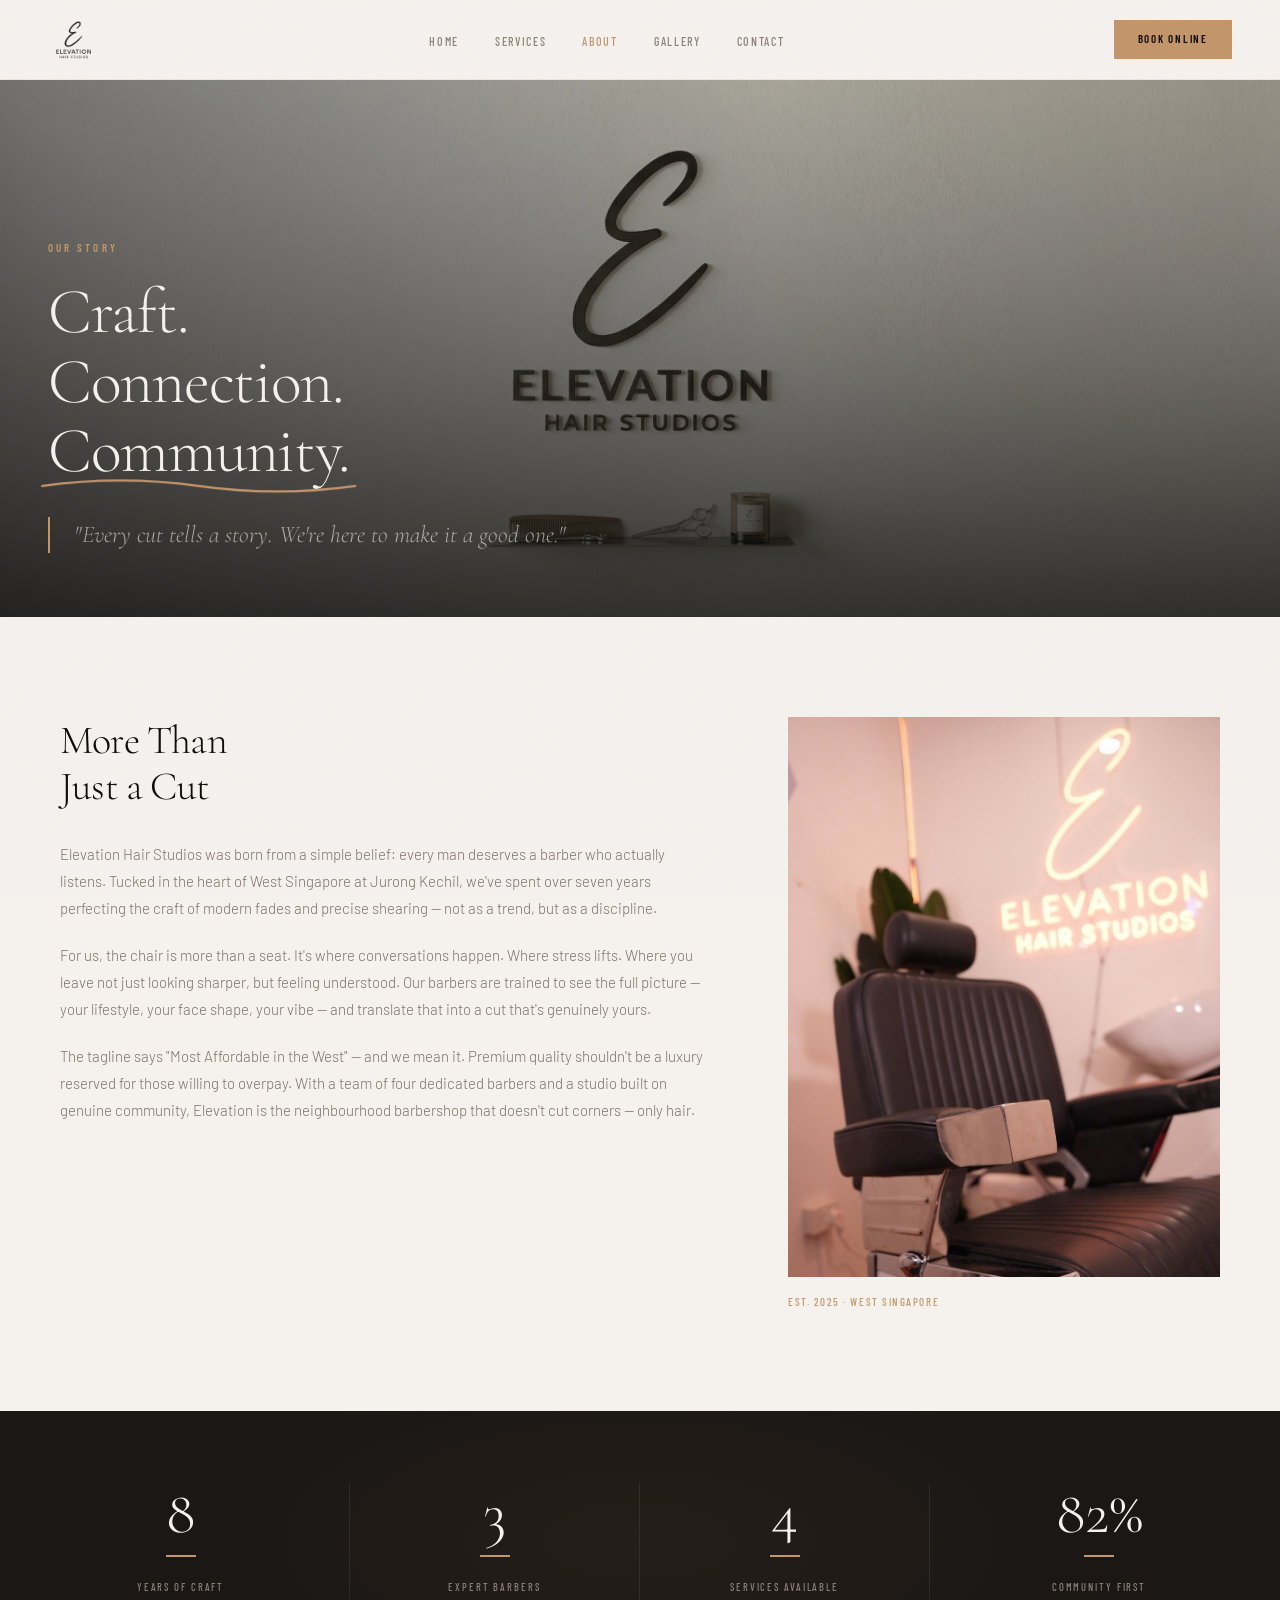
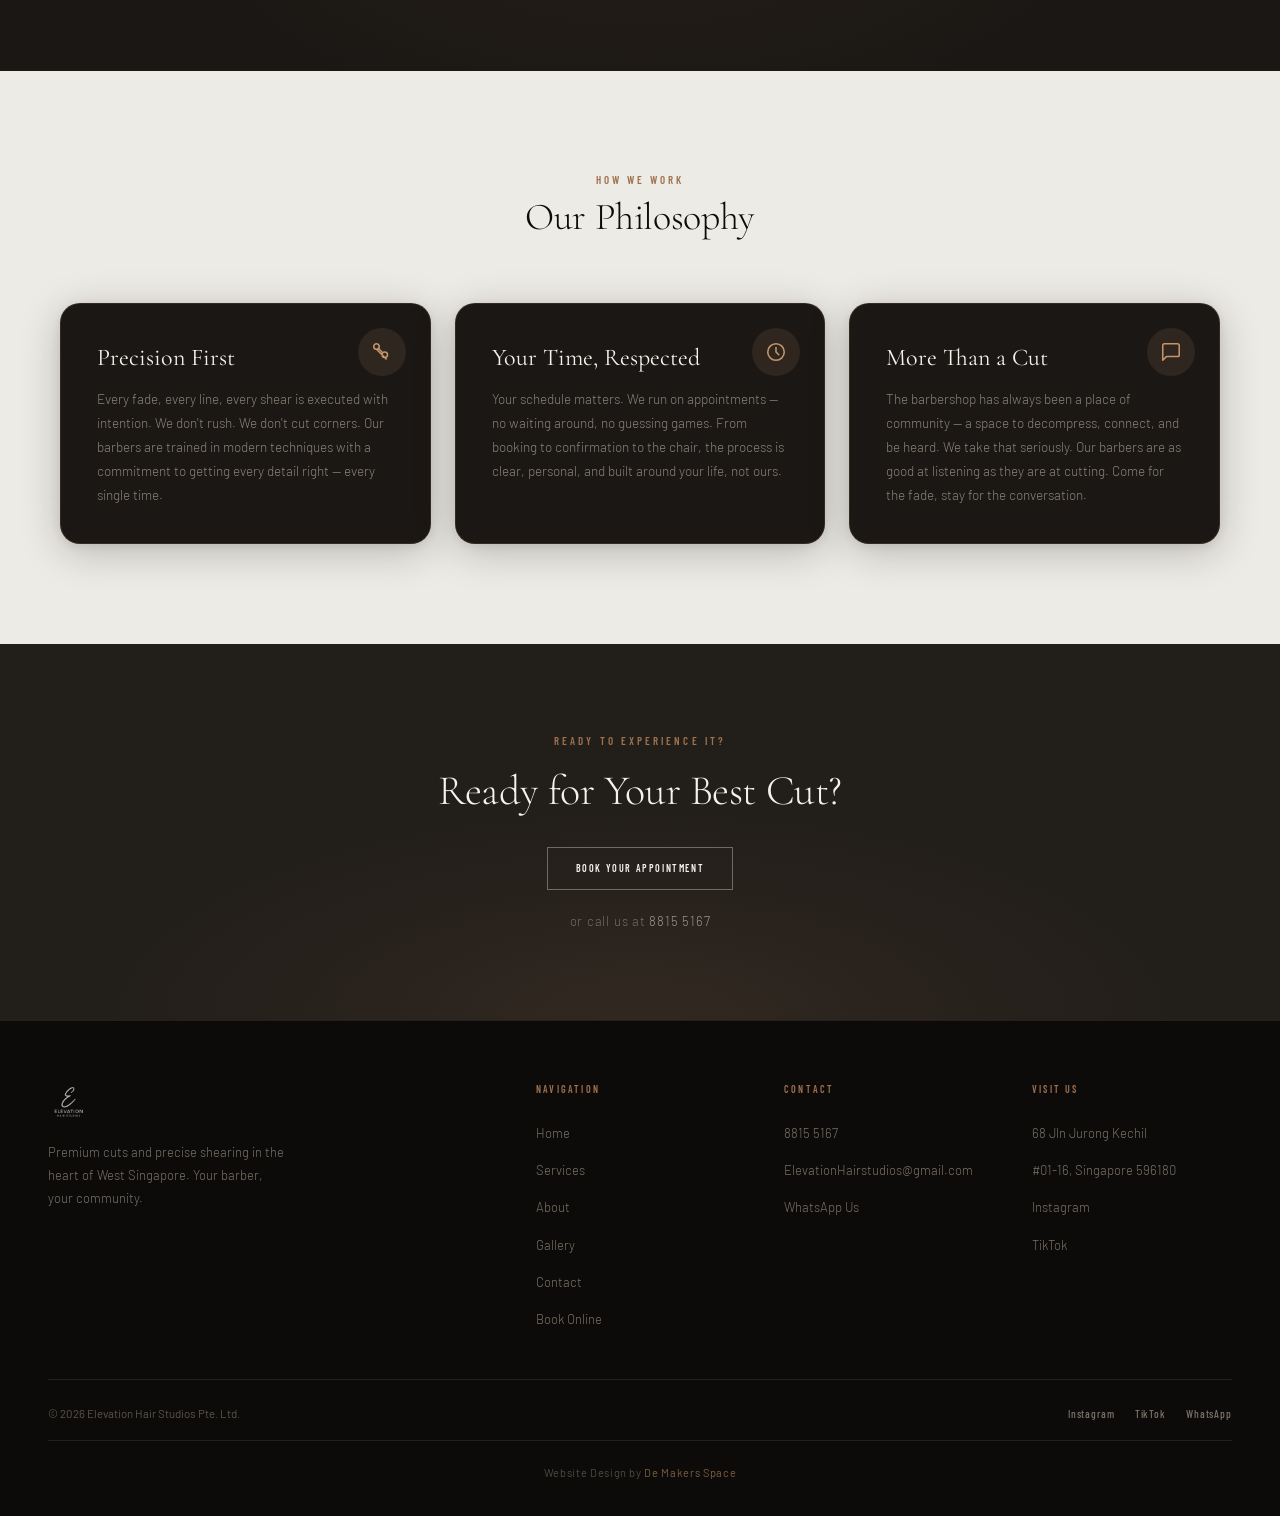
==== about.html @ 4be79540 "Add files via upload" ====
<!DOCTYPE html>
<html lang="en">
<head>
  <meta charset="UTF-8">
  <meta name="viewport" content="width=device-width, initial-scale=1.0">
  <title>Our Story — Elevation Hair Studios</title>
  <link rel="preconnect" href="https://fonts.googleapis.com">
  <link rel="preconnect" href="https://fonts.gstatic.com" crossorigin>
  <link href="https://fonts.googleapis.com/css2?family=Cormorant+Garamond:ital,wght@0,300;0,400;0,600;0,700;1,300;1,400;1,600&family=Barlow:wght@300;400;500;600&family=Barlow+Condensed:wght@400;500;600;700&display=swap" rel="stylesheet">
  <link rel="stylesheet" href="shared.css">
  <style>

    /* ─────────────────────────────────────────────
       SECTION SHARED
    ───────────────────────────────────────────── */
    .section-eyebrow {
      font-family: 'Barlow Condensed', sans-serif;
      font-size: 11px; font-weight: 600;
      letter-spacing: 0.28em; text-transform: uppercase;
      color: var(--wood); margin-bottom: 8px;
    }
    .section-title {
      font-family: 'Cormorant Garamond', serif;
      font-size: 36px; font-weight: 300;
      color: var(--ink); line-height: 1.1;
      letter-spacing: -0.01em;
    }
    .outline-btn {
      display: inline-block;
      font-family: 'Barlow Condensed', sans-serif;
      font-size: 10px; font-weight: 600;
      letter-spacing: 0.16em; text-transform: uppercase;
      color: var(--wood-lite);
      border: 1px solid rgba(196,149,106,0.35);
      padding: 10px 22px;
      white-space: nowrap; flex-shrink: 0;
      transition: border-color 0.2s ease, background 0.2s ease;
    }
    .outline-btn:hover { border-color: var(--wood-lite); background: rgba(196,149,106,0.08); }

    /* ─────────────────────────────────────────────
       ABOUT HERO
    ───────────────────────────────────────────── */
    .about-hero {
      position: relative;
      overflow: hidden;
    }
    .hero-bg {
      position: relative; z-index: 0;
    }
    .hero-bg img {
      width: 100%; height: auto;
      display: block;
    }
    .hero-bg::after {
      content: ''; position: absolute; inset: 0;
      background:
        linear-gradient(to bottom, rgba(13,11,9,0.15) 0%, rgba(13,11,9,0.5) 55%, rgba(13,11,9,0.82) 100%),
        linear-gradient(to right, rgba(13,11,9,0.45) 0%, transparent 60%);
    }
    .about-hero-left {
      position: absolute; bottom: 0; left: 0; right: 0;
      z-index: 1;
      padding: 0 48px 64px;
    }
    .about-hero-eyebrow {
      font-family: 'Barlow Condensed', sans-serif;
      font-size: 11px; font-weight: 600;
      letter-spacing: 0.28em; text-transform: uppercase;
      color: var(--wood-lite); margin-bottom: 20px;
    }
    .about-hero-heading {
      font-family: 'Cormorant Garamond', serif;
      font-size: clamp(44px, 5vw, 68px);
      font-weight: 300;
      color: var(--white);
      line-height: 1.08;
      letter-spacing: -0.02em;
    }
    .about-hero-pull-quote {
      font-family: 'Cormorant Garamond', serif;
      font-size: 24px;
      font-weight: 300;
      font-style: italic;
      color: rgba(245,242,238,0.6);
      line-height: 1.5;
      border-left: 2px solid var(--wood-lite);
      padding-left: 24px;
      margin-top: 32px;
      position: relative; z-index: 1;
    }

    /* ─────────────────────────────────────────────
       STORY SECTION
    ───────────────────────────────────────────── */
    .story-section {
      background: var(--white);
      padding: 100px 48px;
    }
    .story-grid {
      display: grid;
      grid-template-columns: 1.5fr 1fr;
      gap: 80px;
      align-items: start;
      max-width: 1160px;
      margin: 0 auto;
    }
    .story-heading {
      font-family: 'Cormorant Garamond', serif;
      font-size: 40px;
      font-weight: 300;
      color: var(--ink);
      line-height: 1.15;
      letter-spacing: -0.02em;
      margin-bottom: 32px;
    }
    .story-body p {
      font-size: 15px;
      font-weight: 300;
      color: var(--muted);
      line-height: 1.8;
      margin-bottom: 20px;
    }
    .story-body p:last-child { margin-bottom: 0; }
    .story-img-wrap { position: relative; }
    .story-img-wrap img {
      width: 100%;
      height: 560px;
      object-fit: cover;
      display: block;
    }
    .story-img-accent {
      position: absolute;
      bottom: -8px;
      right: -8px;
      width: 100%;
      height: 100%;
      border: 4px solid var(--wood-lite);
      pointer-events: none;
      z-index: -1;
    }
    .story-caption {
      margin-top: 16px;
      font-family: 'Barlow Condensed', sans-serif;
      font-size: 11px;
      font-weight: 500;
      letter-spacing: 0.14em;
      text-transform: uppercase;
      color: var(--wood-lite);
    }

    /* ─────────────────────────────────────────────
       STATS BAND
    ───────────────────────────────────────────── */
    .stats-band {
      background: var(--charcoal);
      padding: 72px 48px;
      position: relative;
      overflow: hidden;
    }
    .stats-band::before {
      content: '';
      position: absolute;
      inset: 0;
      background: radial-gradient(ellipse 50% 100% at 50% 50%, rgba(160,113,79,0.08) 0%, transparent 70%);
      pointer-events: none;
    }
    .stats-grid {
      display: grid;
      grid-template-columns: repeat(4, 1fr);
      gap: 0;
      max-width: 1160px;
      margin: 0 auto;
      position: relative;
      z-index: 1;
    }
    .stat-item {
      padding: 0 48px;
      border-right: 1px solid rgba(255,255,255,0.08);
      text-align: center;
    }
    .stat-item:first-child { padding-left: 0; }
    .stat-item:last-child { border-right: none; padding-right: 0; }
    .stat-number {
      font-family: 'Cormorant Garamond', serif;
      font-size: 60px;
      font-weight: 300;
      color: var(--white);
      line-height: 1;
      display: block;
      margin-bottom: 12px;
    }
    .stat-rule {
      width: 30px;
      height: 2px;
      background: var(--wood-lite);
      margin: 0 auto 14px;
    }
    .stat-label {
      font-family: 'Barlow Condensed', sans-serif;
      font-size: 10.5px;
      font-weight: 500;
      letter-spacing: 0.18em;
      text-transform: uppercase;
      color: var(--stone);
    }

    /* ─────────────────────────────────────────────
       PHILOSOPHY SECTION
    ───────────────────────────────────────────── */
    .philosophy-section {
      background: #EDEBE6;
      padding: 100px 48px;
    }
    .philosophy-header {
      text-align: center;
      margin-bottom: 64px;
    }
    .philosophy-header .section-title {
      font-size: 38px;
    }
    .philosophy-cards {
      display: grid;
      grid-template-columns: repeat(3, 1fr);
      gap: 24px;
      max-width: 1160px;
      margin: 0 auto;
    }
    .phil-card {
      background: var(--charcoal);
      border: 1px solid rgba(196,149,106,0.15);
      padding: 40px 36px 36px;
      border-radius: 20px;
      position: relative;
      overflow: hidden;
      box-shadow: 0 8px 40px rgba(0,0,0,0.22), 0 2px 8px rgba(92,61,34,0.1);
      transition: border-color 0.25s ease, box-shadow 0.25s ease, transform 0.25s ease;
    }
    .phil-card:hover {
      border-color: rgba(196,149,106,0.4);
      box-shadow: 0 14px 52px rgba(0,0,0,0.28);
      transform: translateY(-3px);
    }
    .phil-card.visible {
      animation: philCardIn 0.65s cubic-bezier(0.34, 1.56, 0.64, 1);
    }
    .phil-card.reveal-delay-2.visible { animation-delay: 0.12s; }
    .phil-card.reveal-delay-3.visible { animation-delay: 0.24s; }
    @keyframes philCardIn {
      from { opacity: 0; transform: translateY(40px) scale(0.94); }
      to   { opacity: 1; transform: translateY(0) scale(1); }
    }
    .phil-icon-wrap {
      position: absolute;
      top: 24px; right: 24px;
      width: 48px; height: 48px;
      border-radius: 50%;
      background: rgba(196,149,106,0.12);
      display: flex; align-items: center; justify-content: center;
    }
    .phil-icon-wrap svg {
      width: 22px; height: 22px;
      stroke: var(--wood-lite);
      fill: none;
      stroke-width: 1.7;
      stroke-linecap: round;
      stroke-linejoin: round;
    }
    .phil-card:nth-child(1) .phil-icon-wrap svg { animation: philIconPulse 2.5s ease-in-out infinite; }
    .phil-card:nth-child(2) .phil-icon-wrap svg { animation: philIconPulse 2.5s ease-in-out 0.5s infinite; }
    .phil-card:nth-child(3) .phil-icon-wrap svg { animation: philIconPulse 2.5s ease-in-out 1s infinite; }
    @keyframes philIconPulse {
      0%, 100% { transform: scale(1); opacity: 0.85; }
      50% { transform: scale(1.2); opacity: 1; }
    }
    .phil-deco-num { display: none; }
    .phil-card-title {
      font-family: 'Cormorant Garamond', serif;
      font-size: 24px;
      font-weight: 400;
      color: var(--white);
      margin-bottom: 14px;
      line-height: 1.2;
      max-width: 78%;
    }
    .phil-card-body {
      font-size: 13.5px;
      font-weight: 300;
      color: var(--stone);
      line-height: 1.78;
    }

    /* ─────────────────────────────────────────────
       CTA SECTION
    ───────────────────────────────────────────── */
    .cta-section {
      background: var(--panel);
      padding: 88px 48px;
      text-align: center;
      position: relative;
      overflow: hidden;
    }
    .cta-section::before {
      content: '';
      position: absolute;
      inset: 0;
      background: radial-gradient(ellipse 60% 80% at 50% 100%, rgba(160,113,79,0.12) 0%, transparent 70%);
      pointer-events: none;
    }
    .cta-inner { position: relative; z-index: 1; }
    .cta-heading {
      font-family: 'Cormorant Garamond', serif;
      font-size: 42px;
      font-weight: 300;
      color: var(--white);
      line-height: 1.15;
      letter-spacing: -0.01em;
      margin-bottom: 32px;
    }
    .cta-outline-btn {
      display: inline-block;
      font-family: 'Barlow Condensed', sans-serif;
      font-size: 10px; font-weight: 600;
      letter-spacing: 0.16em; text-transform: uppercase;
      color: var(--white);
      border: 1px solid rgba(245,242,238,0.35);
      padding: 12px 28px;
      transition: border-color 0.2s ease, color 0.2s ease, background 0.2s ease;
    }
    .cta-outline-btn:hover { border-color: var(--wood-lite); color: var(--wood-lite); }
    .cta-phone {
      margin-top: 20px;
      font-size: 13px;
      font-weight: 300;
      color: rgba(245,242,238,0.35);
      letter-spacing: 0.06em;
    }
    .cta-phone a { color: rgba(245,242,238,0.55); transition: color 0.2s ease; }
    .cta-phone a:hover { color: var(--wood-lite); }


    /* ─────────────────────────────────────────────
       RESPONSIVE
    ───────────────────────────────────────────── */
    @media (max-width: 1024px) {
      .about-hero-left { padding: 0 32px 52px; }
      .about-hero-heading { font-size: 52px; }
      .story-section { padding: 80px 32px; }
      .philosophy-section { padding: 80px 32px; }
      .stats-band { padding: 56px 32px; }
      .stat-item { padding: 0 28px; }
      .footer { padding: 60px 32px 32px; }
      .footer-grid { grid-template-columns: 1fr 1fr; gap: 36px; }
    }
    @media (max-width: 768px) {
      .nav { padding: 0 20px; height: 64px; }
      .nav-links { display: none; }
      .nav-actions { display: none; }
      .nav-logo img { height: 38px; }
      .about-hero-left { padding: 0 24px 40px; }
      .about-hero-heading { font-size: 42px; }
      .about-hero-pull-quote { font-size: 20px; }
      .story-section { padding: 64px 24px; }
      .story-grid { grid-template-columns: 1fr; gap: 48px; }
      .story-heading { font-size: 32px; }
      .stats-band { padding: 48px 24px; }
      .stats-grid { grid-template-columns: repeat(2, 1fr); gap: 40px; }
      .stat-item { border-right: none; padding: 0; }
      .stat-item:nth-child(odd) { border-right: 1px solid rgba(255,255,255,0.08); padding-right: 24px; }
      .philosophy-section { padding: 64px 24px; }
      .philosophy-cards { grid-template-columns: 1fr; gap: 20px; }
      .cta-section { padding: 64px 24px; }
      .cta-heading { font-size: 32px; }
      .footer { padding: 48px 20px 24px; }
      .footer-grid { display: flex; flex-direction: column; gap: 28px; }
      .footer-grid > div:first-child { text-align: center; }
      .footer-grid > div:first-child .footer-logo { margin: 0 auto 18px; }
      .footer-grid > div:first-child .footer-desc { max-width: 100%; margin: 0 auto; }
      .footer-cols-wrap { display: flex; flex-direction: row; gap: 12px; justify-content: space-between; }
      .footer-cols-wrap .footer-col { flex: 1; min-width: 0; }
      .footer-cols-wrap .footer-col ul a { font-size: 11px; }
      .footer-cols-wrap .footer-col ul li + li { margin-top: 8px; }
      .footer-bottom { flex-direction: column; gap: 12px; text-align: center; }
      .float-book { bottom: 20px; right: 20px; }
    }
    @media (max-width: 480px) {
      .about-hero-left { padding: 0 20px 32px; }
      .about-hero-heading { font-size: 34px; }
      .stats-grid { grid-template-columns: 1fr; }
      .stat-item:nth-child(odd) { border-right: none; padding-right: 0; }
      .stat-item { text-align: center; }
    }

    /* ── Animated wavy underline ── */
    .hero-underline-wrap { position: relative; display: inline-block; }
    .hero-underline-svg { position: absolute; bottom: -12px; left: -2%; width: 104%; height: 22px; overflow: visible; pointer-events: none; }
    .hero-underline-path {
      fill: none; stroke: var(--wood-lite); stroke-width: 2; stroke-linecap: round;
      stroke-dasharray: 350; stroke-dashoffset: 350; opacity: 0;
      animation: drawHeroUnderline 1.5s ease-in-out var(--underline-delay, 0.8s) forwards;
    }
    @keyframes drawHeroUnderline {
      from { stroke-dashoffset: 350; opacity: 0; }
      to   { stroke-dashoffset: 0;   opacity: 1; }
    }
  </style>
</head>
<body>

  <!-- NAV -->
  <nav class="nav" role="navigation" aria-label="Main navigation">
    <a href="index.html" class="nav-logo" aria-label="Elevation Hair Studios – Home">
      <img src="Brand Logo/Logo - EHS (without background).png" alt="Elevation Hair Studios">
    </a>
    <ul class="nav-links">
      <li><a href="index.html">Home</a></li>
      <li><a href="services.html">Services</a></li>
      <li><a href="about.html" class="active">About</a></li>
      <li><a href="gallery.html">Gallery</a></li>
      <li><a href="contact.html">Contact</a></li>
    </ul>
    <div class="nav-actions">
      <a href="book.html" class="nav-book">Book Online</a>
    </div>
    <button class="hamburger" id="hamburger" aria-label="Toggle navigation menu" aria-expanded="false">
      <span></span><span></span><span></span>
    </button>
  </nav>

  <nav class="mobile-nav" id="mobileNav" role="dialog" aria-modal="true" aria-label="Site navigation">
    <button class="mobile-nav-close" id="mobileNavClose" aria-label="Close menu">&times;</button>
    <a href="index.html">Home</a>
    <a href="services.html">Services</a>
    <a href="about.html" class="active">About</a>
    <a href="gallery.html">Gallery</a>
    <a href="contact.html">Contact</a>
    <a href="book.html" class="mobile-nav-book">Book Online</a>
  </nav>

  <!-- ABOUT HERO -->
  <section class="about-hero" aria-label="About hero">
    <div class="hero-bg">
      <img src="background for about hero.jpg" alt="" loading="lazy">
    </div>
    <div class="about-hero-left">
      <div class="about-hero-eyebrow">Our Story</div>
      <h1 class="about-hero-heading">Craft.<br>Connection.<br><span class="hero-underline-wrap" style="--underline-delay:0.8s">Community.</span></h1>
      <blockquote class="about-hero-pull-quote">
        "Every cut tells a story. We're here to make it a good one."
      </blockquote>
    </div>
  </section>

  <!-- STORY SECTION -->
  <section class="story-section">
    <div class="story-grid">
      <div class="story-body">
        <h2 class="story-heading reveal">More Than<br>Just a Cut</h2>
        <p>Elevation Hair Studios was born from a simple belief: every man deserves a barber who actually listens. Tucked in the heart of West Singapore at Jurong Kechil, we've spent over seven years perfecting the craft of modern fades and precise shearing — not as a trend, but as a discipline.</p>
        <p>For us, the chair is more than a seat. It's where conversations happen. Where stress lifts. Where you leave not just looking sharper, but feeling understood. Our barbers are trained to see the full picture — your lifestyle, your face shape, your vibe — and translate that into a cut that's genuinely yours.</p>
        <p>The tagline says "Most Affordable in the West" — and we mean it. Premium quality shouldn't be a luxury reserved for those willing to overpay. With a team of four dedicated barbers and a studio built on genuine community, Elevation is the neighbourhood barbershop that doesn't cut corners — only hair.</p>
      </div>
      <div class="story-img-wrap">
        <img src="PictureForOurStory/HairCutStudio.jpg" alt="Inside Elevation Hair Studios, West Singapore" loading="lazy">
        <div class="story-img-accent"></div>
        <p class="story-caption">Est. 2025 &middot; West Singapore</p>
      </div>
    </div>
  </section>

  <!-- STATS BAND -->
  <section class="stats-band" aria-label="Studio at a glance">
    <div class="stats-grid">
      <div class="stat-item">
        <span class="stat-number"><span class="stat-num" data-target="10" data-suffix="">0</span></span>
        <div class="stat-rule"></div>
        <span class="stat-label">Years of Craft</span>
      </div>
      <div class="stat-item">
        <span class="stat-number"><span class="stat-num" data-target="4" data-suffix="">0</span></span>
        <div class="stat-rule"></div>
        <span class="stat-label">Expert Barbers</span>
      </div>
      <div class="stat-item">
        <span class="stat-number"><span class="stat-num" data-target="5" data-suffix="">0</span></span>
        <div class="stat-rule"></div>
        <span class="stat-label">Services Available</span>
      </div>
      <div class="stat-item">
        <span class="stat-number"><span class="stat-num" data-target="100" data-suffix="%">0</span></span>
        <div class="stat-rule"></div>
        <span class="stat-label">Community First</span>
      </div>
    </div>
  </section>

  <!-- PHILOSOPHY SECTION -->
  <section class="philosophy-section">
    <div class="philosophy-header">
      <div class="section-eyebrow">How We Work</div>
      <h2 class="section-title">Our Philosophy</h2>
    </div>
    <div class="philosophy-cards">
      <div class="phil-card reveal reveal-delay-1">
        <div class="phil-icon-wrap" aria-hidden="true">
          <svg viewBox="0 0 24 24"><path d="M6 9a3 3 0 1 0 0-6 3 3 0 0 0 0 6zm6 3-3.5-3.5M18 15a3 3 0 1 1-6 0 3 3 0 0 1 6 0zM6 9l10.5 10.5"/></svg>
        </div>
        <h3 class="phil-card-title">Precision First</h3>
        <p class="phil-card-body">Every fade, every line, every shear is executed with intention. We don't rush. We don't cut corners. Our barbers are trained in modern techniques with a commitment to getting every detail right — every single time.</p>
      </div>
      <div class="phil-card reveal reveal-delay-2">
        <div class="phil-icon-wrap" aria-hidden="true">
          <svg viewBox="0 0 24 24"><circle cx="12" cy="12" r="9"/><polyline points="12 7 12 12 15 15"/></svg>
        </div>
        <h3 class="phil-card-title">Your Time, Respected</h3>
        <p class="phil-card-body">Your schedule matters. We run on appointments — no waiting around, no guessing games. From booking to confirmation to the chair, the process is clear, personal, and built around your life, not ours.</p>
      </div>
      <div class="phil-card reveal reveal-delay-3">
        <div class="phil-icon-wrap" aria-hidden="true">
          <svg viewBox="0 0 24 24"><path d="M21 15a2 2 0 0 1-2 2H7l-4 4V5a2 2 0 0 1 2-2h14a2 2 0 0 1 2 2z"/></svg>
        </div>
        <h3 class="phil-card-title">More Than a Cut</h3>
        <p class="phil-card-body">The barbershop has always been a place of community — a space to decompress, connect, and be heard. We take that seriously. Our barbers are as good at listening as they are at cutting. Come for the fade, stay for the conversation.</p>
      </div>
    </div>
  </section>

  <!-- CTA SECTION -->
  <section class="cta-section">
    <div class="cta-inner">
      <div class="section-eyebrow" style="margin-bottom:16px;">Ready to Experience It?</div>
      <h2 class="cta-heading">Ready for Your Best Cut?</h2>
      <a href="book.html" class="cta-outline-btn">Book Your Appointment</a>
      <p class="cta-phone">or call us at <a href="tel:88155167">8815 5167</a></p>
    </div>
  </section>

  <!-- FOOTER -->
  <footer class="footer" role="contentinfo">
    <div class="footer-grid">
      <div>
        <img src="Brand Logo/Logo - EHS (without background).png" alt="Elevation Hair Studios" class="footer-logo">
        <p class="footer-desc">Premium cuts and precise shearing in the heart of West Singapore. Your barber, your community.</p>
      </div>
      <div class="footer-cols-wrap">
        <div class="footer-col">
          <div class="footer-col-title">Navigation</div>
          <ul>
            <li><a href="index.html">Home</a></li>
            <li><a href="services.html">Services</a></li>
            <li><a href="about.html">About</a></li>
            <li><a href="gallery.html">Gallery</a></li>
            <li><a href="contact.html">Contact</a></li>
            <li><a href="book.html">Book Online</a></li>
          </ul>
        </div>
        <div class="footer-col">
          <div class="footer-col-title">Contact</div>
          <ul>
            <li><a href="tel:88155167">8815 5167</a></li>
            <li><a href="mailto:ElevationHairstudios@gmail.com">ElevationHairstudios@gmail.com</a></li>
            <li><a href="https://wa.me/6588155167" target="_blank" rel="noopener">WhatsApp Us</a></li>
          </ul>
        </div>
        <div class="footer-col">
          <div class="footer-col-title">Visit Us</div>
          <ul>
            <li><a href="contact.html">68 Jln Jurong Kechil</a></li>
            <li><a href="contact.html">#01-16, Singapore 596180</a></li>
            <li><a href="https://www.instagram.com/lev.blendz/" target="_blank" rel="noopener">Instagram</a></li>
            <li><a href="https://www.tiktok.com/discover/levblendz" target="_blank" rel="noopener">TikTok</a></li>
          </ul>
        </div>
      </div>
    </div>
    <div class="footer-bottom">
      <span class="footer-copy">&copy; 2026 Elevation Hair Studios Pte. Ltd.</span>
      <div class="footer-social">
        <a href="https://www.instagram.com/lev.blendz/" target="_blank" rel="noopener">Instagram</a>
        <a href="https://www.tiktok.com/discover/levblendz" target="_blank" rel="noopener">TikTok</a>
        <a href="https://wa.me/6588155167" target="_blank" rel="noopener">WhatsApp</a>
      </div>
    </div>
    <div style="border-top:1px solid var(--border); padding-top:16px; margin-top:16px; text-align:center;">
      <span style="font-family:'Barlow',sans-serif; font-size:11px; color:var(--muted); opacity:0.6; letter-spacing:0.06em;">
        Website Design by <a href="https://www.instagram.com/de.makers.space/" target="_blank" rel="noopener" style="color:var(--wood-lite); opacity:1; transition:color 0.2s ease;" onmouseover="this.style.color='var(--wood)'" onmouseout="this.style.color='var(--wood-lite)'">De Makers Space</a>
      </span>
    </div>
  </footer>

  <a href="https://wa.me/6588155167" target="_blank" rel="noopener" class="float-wa" id="floatWa" aria-label="Chat with us on WhatsApp">
    <svg viewBox="0 0 24 24" fill="currentColor" aria-hidden="true">
      <path d="M17.472 14.382c-.297-.149-1.758-.867-2.03-.967-.273-.099-.471-.148-.67.15-.197.297-.767.966-.94 1.164-.173.199-.347.223-.644.075-.297-.15-1.255-.463-2.39-1.475-.883-.788-1.48-1.761-1.653-2.059-.173-.297-.018-.458.13-.606.134-.133.298-.347.446-.52.149-.174.198-.298.298-.497.099-.198.05-.371-.025-.52-.075-.149-.669-1.612-.916-2.207-.242-.579-.487-.5-.669-.51-.173-.008-.371-.01-.57-.01-.198 0-.52.074-.792.372-.272.297-1.04 1.016-1.04 2.479 0 1.462 1.065 2.875 1.213 3.074.149.198 2.096 3.2 5.077 4.487.709.306 1.262.489 1.694.625.712.227 1.36.195 1.871.118.571-.085 1.758-.719 2.006-1.413.248-.694.248-1.289.173-1.413-.074-.124-.272-.198-.57-.347m-5.421 7.403h-.004a9.87 9.87 0 01-5.031-1.378l-.361-.214-3.741.982.998-3.648-.235-.374a9.86 9.86 0 01-1.51-5.26c.001-5.45 4.436-9.884 9.888-9.884 2.64 0 5.122 1.03 6.988 2.898a9.825 9.825 0 012.893 6.994c-.003 5.45-4.437 9.884-9.885 9.884m8.413-18.297A11.815 11.815 0 0012.05 0C5.495 0 .16 5.335.157 11.892c0 2.096.547 4.142 1.588 5.945L.057 24l6.305-1.654a11.882 11.882 0 005.683 1.448h.005c6.554 0 11.89-5.335 11.893-11.893a11.821 11.821 0 00-3.48-8.413Z"/>
    </svg>
  </a>
  <a href="book.html" class="float-book" id="floatBook">Book Now</a>

<script>

  // Number counter animation
  function animateCounter(el) {
    const target = parseInt(el.dataset.target);
    const suffix = el.dataset.suffix || '';
    const duration = 1800;
    const start = performance.now();
    function update(now) {
      const progress = Math.min((now - start) / duration, 1);
      const eased = 1 - Math.pow(1 - progress, 3);
      el.textContent = Math.floor(eased * target) + suffix;
      if (progress < 1) requestAnimationFrame(update);
    }
    requestAnimationFrame(update);
  }
  const counterObs = new IntersectionObserver(entries => {
    entries.forEach(e => { if (e.isIntersecting) { animateCounter(e.target); counterObs.unobserve(e.target); } });
  }, { threshold: 0.5 });
  document.querySelectorAll('.stat-num').forEach(el => counterObs.observe(el));
</script>
<script src="animated-underline.js"></script>
<script src="shared.js"></script>
</body>
</html>
---- shared.css ----
/* ── Root variables ── */
:root {
  --ink:        #0D0B09;
  --charcoal:   #1A1714;
  --panel:      #221E1A;
  --wood-deep:  #5C3D22;
  --wood:       #A0714F;
  --wood-lite:  #C4956A;
  --stone:      #8A8278;
  --fog:        #C4BFB8;
  --white:      #F5F2EE;
  --muted:      #7A7268;
  --border:     rgba(180,140,100,0.15);
  --grad-wood:  linear-gradient(135deg, #5C3D22 0%, #A0714F 60%, #C4956A 100%);
}

/* ── Reset ── */
*, *::before, *::after { box-sizing: border-box; margin: 0; padding: 0; }
html { font-size: 16px; }
@media (prefers-reduced-motion: no-preference) { html { scroll-behavior: smooth; } }
body {
  font-family: 'Barlow', sans-serif;
  color: var(--ink);
  background: var(--white);
  -webkit-font-smoothing: antialiased;
  overflow-x: hidden;
  line-height: 1.7;
}
img { display: block; max-width: 100%; }
a { text-decoration: none; color: inherit; }

/* ── Grain overlay ── */
body::after {
  content: '';
  position: fixed; inset: 0;
  background-image: url("data:image/svg+xml,%3Csvg xmlns='http://www.w3.org/2000/svg' width='200' height='200'%3E%3Cfilter id='n'%3E%3CfeTurbulence type='fractalNoise' baseFrequency='0.9' numOctaves='4' stitchTiles='stitch'/%3E%3C/filter%3E%3Crect width='200' height='200' filter='url(%23n)'/%3E%3C/svg%3E");
  opacity: 0.028;
  pointer-events: none;
  z-index: 9990;
}

/* ── Scroll reveal ── */
.reveal { opacity: 0; transform: translateY(28px); transition: opacity 0.65s ease, transform 0.65s ease; }
.reveal.visible { opacity: 1; transform: translateY(0); }
.reveal-delay-1 { transition-delay: 0.1s; }
.reveal-delay-2 { transition-delay: 0.2s; }
.reveal-delay-3 { transition-delay: 0.3s; }
.reveal-delay-4 { transition-delay: 0.4s; }
@media (prefers-reduced-motion: reduce) {
  .reveal { opacity: 1; transform: none; transition: none; }
  .aurora-layer { animation: none; }
  .marquee-track { animation-play-state: paused; }
}

/* ── Hero word reveal (kept for underline animation timing) ── */
@keyframes wordReveal { from { opacity:0; transform:translateY(20px); } to { opacity:1; transform:translateY(0); } }

/* ── Floating book button ── */
.float-book {
  position: fixed; bottom: 32px; right: 32px; z-index: 500;
  background: var(--wood-lite); color: var(--ink);
  font-family: 'Barlow Condensed', sans-serif; font-size: 10px; font-weight: 600;
  letter-spacing: 0.18em; text-transform: uppercase;
  padding: 13px 22px;
  opacity: 0; transform: translateY(16px);
  transition: opacity 0.3s ease, transform 0.3s ease, background 0.2s ease;
  pointer-events: none;
}
.float-book.show { opacity: 1; transform: translateY(0); pointer-events: auto; }
.float-book:hover { background: var(--wood); }

/* ── Floating WhatsApp button ── */
.float-wa {
  position: fixed; bottom: 90px; right: 32px; z-index: 500;
  width: 48px; height: 48px;
  background: #25D366; color: #fff;
  border-radius: 50%;
  display: flex; align-items: center; justify-content: center;
  opacity: 0; transform: translateY(16px);
  transition: opacity 0.3s ease, transform 0.3s ease, background 0.2s ease, box-shadow 0.2s ease;
  pointer-events: none;
  box-shadow: 0 4px 18px rgba(37,211,102,0.35);
}
.float-wa.show { opacity: 1; transform: translateY(0); pointer-events: auto; }
.float-wa:hover { background: #1ebe5d; box-shadow: 0 6px 24px rgba(37,211,102,0.45); }
.float-wa:focus-visible { outline: 2px solid #25D366; outline-offset: 3px; }
.float-wa svg { width: 24px; height: 24px; flex-shrink: 0; }
@media (max-width: 768px) { .float-wa { bottom: 78px; right: 20px; } }

/* ── Focus-visible states (keyboard accessibility) ── */
:focus-visible { outline: 2px solid var(--wood-lite); outline-offset: 3px; }
.hero-btn:focus-visible, .nav-book:focus-visible, .float-book:focus-visible,
.outline-btn:focus-visible, .mobile-nav-book:focus-visible {
  outline: 2px solid var(--wood-lite); outline-offset: 3px;
}
.nav-links a:focus-visible { outline: 2px solid var(--wood-lite); outline-offset: 4px; color: var(--ink); }
/* Dark backgrounds need a lighter outline */
.mobile-nav a:focus-visible { outline-color: var(--fog); }
.footer-col ul a:focus-visible, .footer-social a:focus-visible { outline-color: var(--fog); }

/* ── Marquee ── */
.marquee-strip {
  background: var(--charcoal);
  overflow: hidden; padding: 13px 0;
  border-top: 1px solid var(--border);
  border-bottom: 1px solid var(--border);
}
.marquee-track {
  display: flex; gap: 0; align-items: center; width: max-content;
  animation: marquee 28s linear infinite;
}
.marquee-track span {
  font-family: 'Barlow Condensed', sans-serif;
  font-size: 11px; font-weight: 600;
  letter-spacing: 0.22em; text-transform: uppercase;
  color: var(--stone); padding: 0 26px; white-space: nowrap;
}
.marquee-track .marquee-dot { padding: 0 4px; color: var(--wood) !important; font-size: 8px !important; }
@keyframes marquee { from { transform: translateX(0); } to { transform: translateX(-50%); } }
.marquee-strip:hover .marquee-track { animation-play-state: paused; }

/* ─────────────────────────────────────────────
   NAV
───────────────────────────────────────────── */
.nav {
  position: sticky; top: 0; z-index: 200;
  background: rgba(245,242,238,0.95);
  backdrop-filter: blur(16px);
  border-bottom: 1px solid var(--border);
  display: flex; align-items: center;
  padding: 0 48px;
  height: 80px;
}
.nav-logo {
  display: flex; align-items: center; gap: 10px;
  flex-shrink: 0; text-decoration: none;
}
.nav-logo img {
  height: 52px; width: auto;
  filter: brightness(0);
  opacity: 0.85;
}
.nav-links {
  flex: 1;
  display: flex; align-items: center; justify-content: center;
  gap: 36px; list-style: none;
}
.nav-links a {
  font-family: 'Barlow Condensed', sans-serif;
  font-size: 12px; font-weight: 500;
  letter-spacing: 0.14em; text-transform: uppercase;
  color: var(--stone);
  transition: color 0.2s ease;
}
.nav-links a:hover { color: var(--ink); }
.nav-links a.active { color: var(--wood-lite); }
.nav-actions { flex-shrink: 0; }
.nav-book {
  display: inline-block;
  font-family: 'Barlow Condensed', sans-serif;
  font-size: 11px; font-weight: 600;
  letter-spacing: 0.16em; text-transform: uppercase;
  color: var(--ink);
  background: var(--wood-lite);
  padding: 10px 24px;
  transition: background 0.2s ease;
}
.nav-book:hover { background: var(--wood); }

/* ── Hamburger ── */
.hamburger {
  display: none; flex-direction: column; justify-content: center; gap: 5px;
  padding: 6px; background: none; border: none; cursor: pointer; z-index: 300; margin-left: auto;
}
.hamburger span { display: block; width: 22px; height: 1.5px; background: var(--ink); transition: transform 0.25s ease, opacity 0.25s ease; }
.hamburger.active span:nth-child(1) { transform: translateY(6.5px) rotate(45deg); }
.hamburger.active span:nth-child(2) { opacity: 0; transform: scaleX(0); }
.hamburger.active span:nth-child(3) { transform: translateY(-6.5px) rotate(-45deg); }
@media (max-width: 768px) { .hamburger { display: flex; } }

/* ── Mobile nav ── */
.mobile-nav {
  position: fixed; inset: 0; z-index: 250;
  background: var(--ink);
  display: flex; flex-direction: column; justify-content: center; align-items: center; gap: 36px;
  opacity: 0; pointer-events: none; transform: translateY(-6px);
  transition: opacity 0.3s ease, transform 0.3s ease;
}
.mobile-nav.open { opacity: 1; pointer-events: auto; transform: translateY(0); }
.mobile-nav a {
  font-family: 'Cormorant Garamond', serif;
  font-size: 32px; font-weight: 300;
  color: var(--white); letter-spacing: -0.01em; transition: color 0.2s ease;
}
.mobile-nav a:hover { color: var(--wood-lite); }
.mobile-nav a.active { color: var(--wood-lite); }
.mobile-nav-close {
  position: absolute; top: 28px; right: 32px; background: none; border: none;
  font-size: 30px; color: var(--stone); cursor: pointer; transition: color 0.2s ease; line-height: 1;
}
.mobile-nav-close:hover { color: var(--white); }
.mobile-nav-book {
  font-family: 'Barlow Condensed', sans-serif !important;
  font-size: 11px !important; font-weight: 600 !important;
  letter-spacing: 0.16em !important; text-transform: uppercase !important;
  color: var(--ink) !important; background: var(--wood-lite) !important;
  padding: 12px 28px !important; font-style: normal !important;
  transition: background 0.2s ease !important;
}
.mobile-nav-book:hover { background: var(--wood) !important; }

/* ─────────────────────────────────────────────
   FOOTER
───────────────────────────────────────────── */
.footer { background: var(--ink); padding: 60px 48px 32px; border-top: 1px solid var(--border); }
.footer-grid {
  display: grid;
  grid-template-columns: 2.2fr 1fr 1fr 1fr;
  gap: 48px; margin-bottom: 48px;
}
.footer-cols-wrap { display: contents; }
.footer-logo { height: 42px; margin-bottom: 18px; filter: brightness(0) invert(1); opacity: 0.7; }
.footer-desc {
  font-size: 13px; font-weight: 300;
  line-height: 1.75; color: var(--muted);
  max-width: 240px;
}
.footer-col-title {
  font-family: 'Barlow Condensed', sans-serif;
  font-size: 10px; font-weight: 600;
  letter-spacing: 0.22em; text-transform: uppercase;
  color: var(--wood); margin-bottom: 20px;
}
.footer-col ul { list-style: none; }
.footer-col ul li + li { margin-top: 10px; }
.footer-col ul a { font-size: 13px; font-weight: 300; color: var(--muted); transition: color 0.2s ease; }
.footer-col ul a:hover { color: var(--white); }
.footer-bottom {
  border-top: 1px solid var(--border);
  padding-top: 24px;
  display: flex; justify-content: space-between; align-items: center;
}
.footer-copy { font-size: 11.5px; color: var(--muted); opacity: 0.7; }
.footer-social { display: flex; gap: 20px; }
.footer-social a {
  font-family: 'Barlow Condensed', sans-serif;
  font-size: 11px; font-weight: 500; letter-spacing: 0.08em;
  color: var(--muted);
  transition: color 0.2s ease;
}
.footer-social a:hover { color: var(--wood-lite); }

/* ─────────────────────────────────────────────
   SHARED RESPONSIVE
───────────────────────────────────────────── */
@media (max-width: 1024px) {
  .footer-grid { grid-template-columns: 1fr 1fr; gap: 36px; }
}
@media (max-width: 768px) {
  .nav { padding: 0 20px; height: 64px; }
  .nav-links { display: none; }
  .nav-actions { display: none; }
  .nav-logo img { height: 38px; }
  .footer { padding: 48px 20px 24px; }
  .footer-grid { display: flex; flex-direction: column; gap: 28px; }
  .footer-grid > div:first-child { text-align: center; }
  .footer-grid > div:first-child .footer-logo { margin: 0 auto 18px; }
  .footer-grid > div:first-child .footer-desc { max-width: 100%; margin: 0 auto; }
  .footer-cols-wrap { display: flex; flex-direction: row; gap: 12px; justify-content: space-between; }
  .footer-cols-wrap .footer-col { flex: 1; min-width: 0; }
  .footer-cols-wrap .footer-col ul a { font-size: 11px; }
  .footer-cols-wrap .footer-col ul li + li { margin-top: 8px; }
  .footer-bottom { flex-direction: column; gap: 12px; text-align: center; }
  .float-book { bottom: 20px; right: 20px; }
}
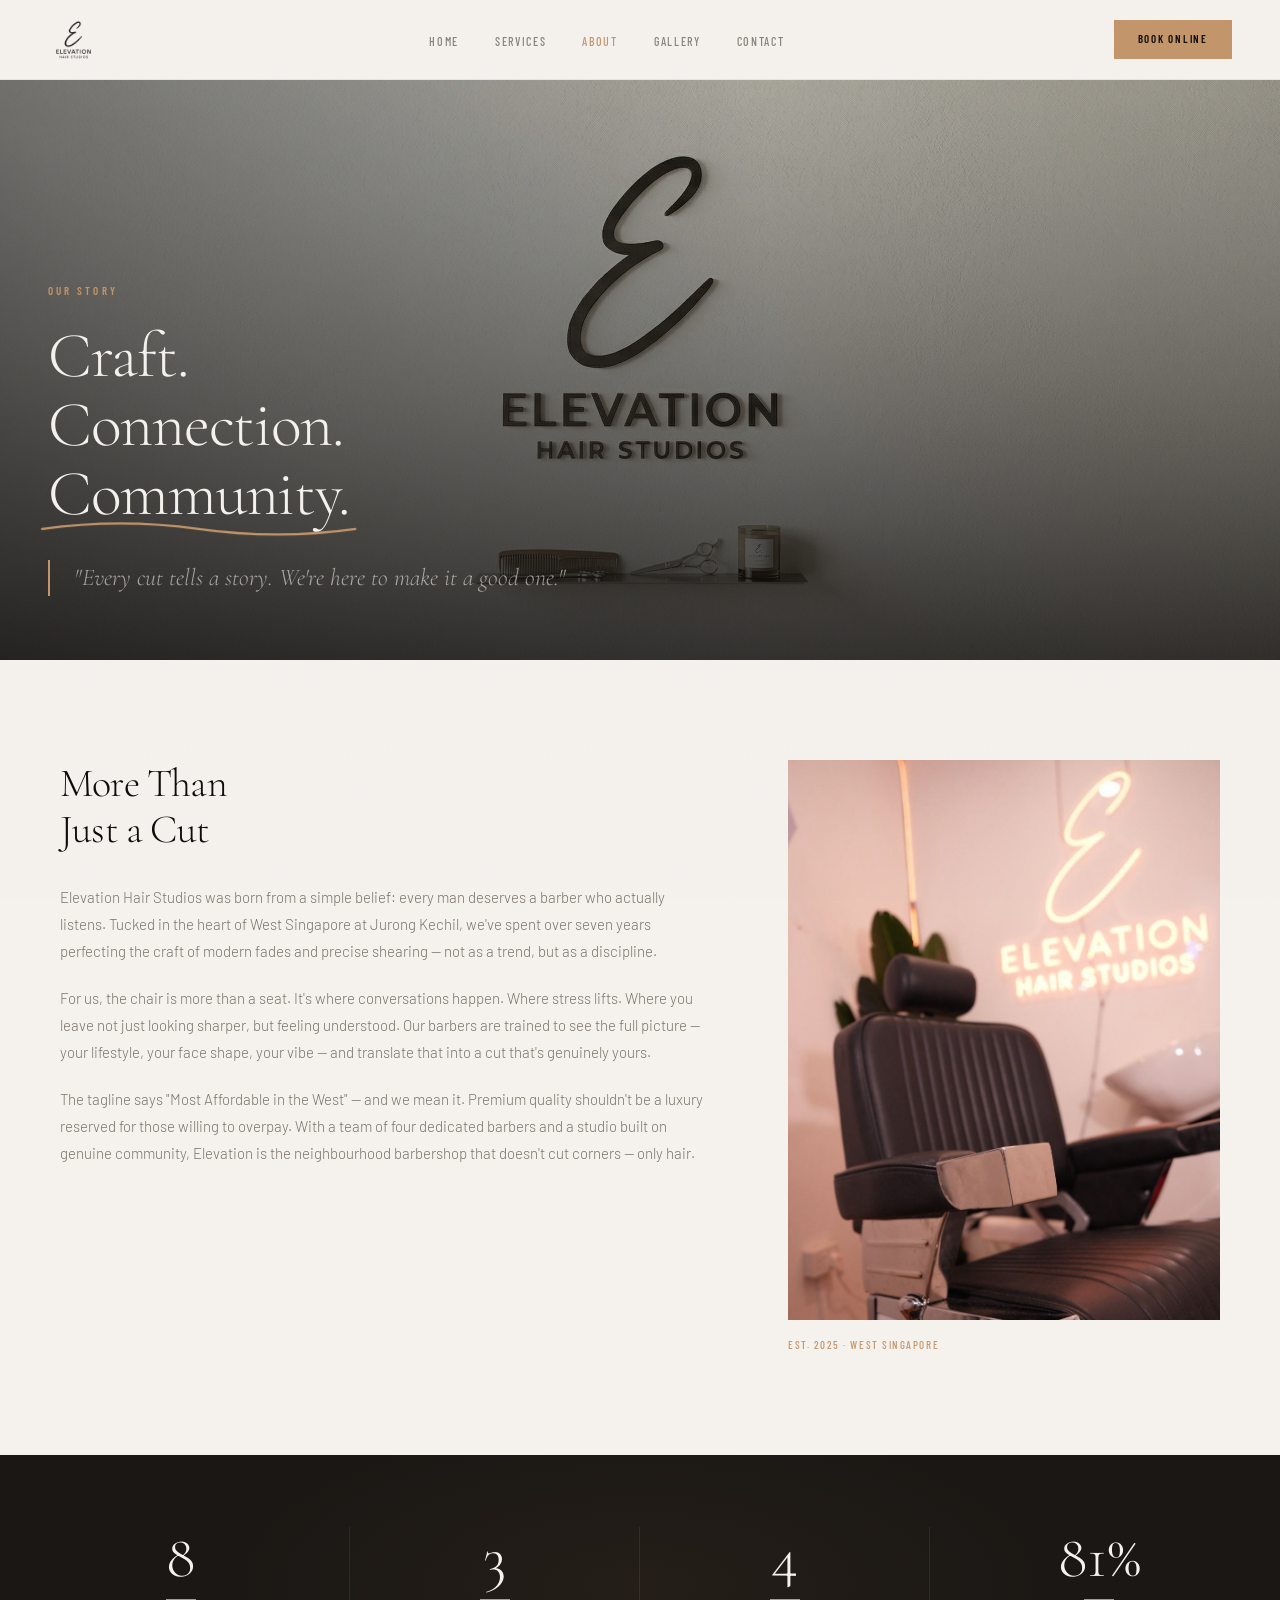
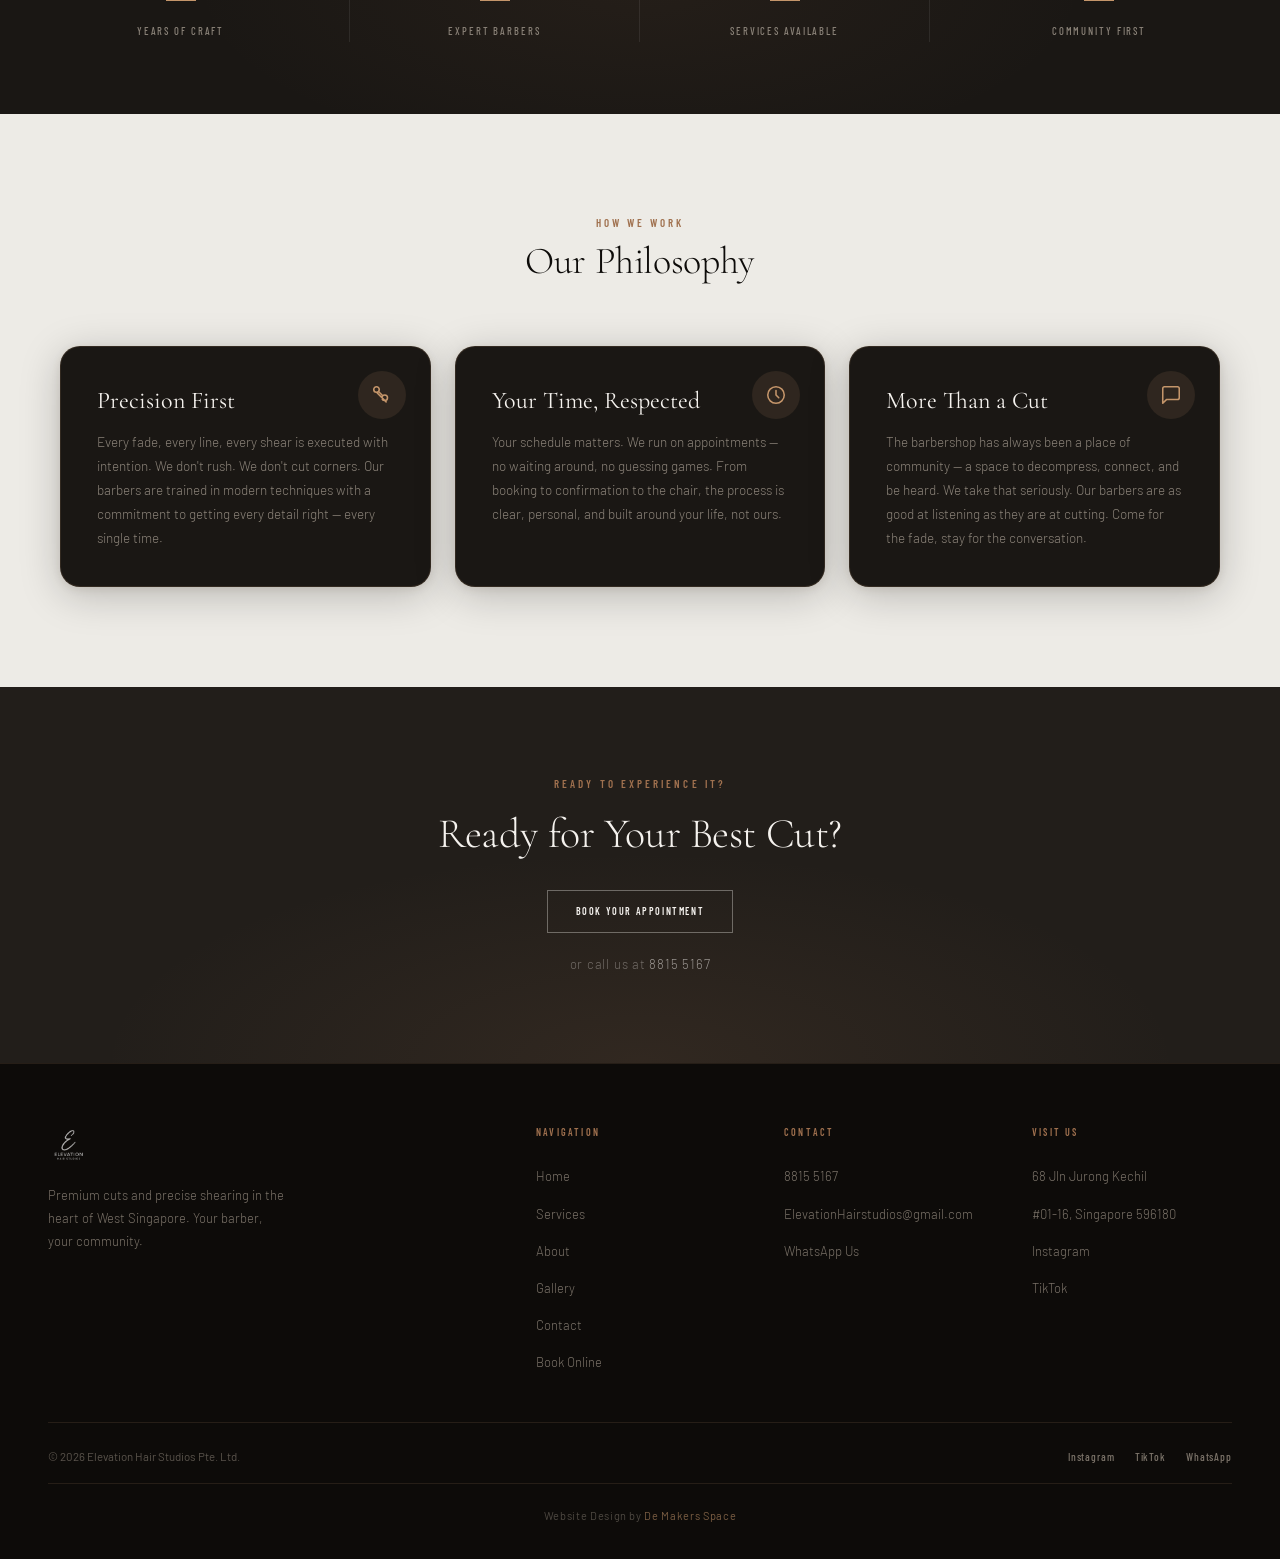
==== commit 84861a25: "Add files via upload" ====
--- a/about.html
+++ b/about.html
@@ -44,12 +44,18 @@
     .about-hero {
       position: relative;
       overflow: hidden;
+      min-height: 580px;
+      display: flex;
+      flex-direction: column;
+      justify-content: flex-end;
     }
     .hero-bg {
-      position: relative; z-index: 0;
+      position: absolute; inset: 0; z-index: 0;
     }
     .hero-bg img {
-      width: 100%; height: auto;
+      width: 100%; height: 100%;
+      object-fit: cover;
+      object-position: center top;
       display: block;
     }
     .hero-bg::after {
@@ -59,7 +65,7 @@
         linear-gradient(to right, rgba(13,11,9,0.45) 0%, transparent 60%);
     }
     .about-hero-left {
-      position: absolute; bottom: 0; left: 0; right: 0;
+      position: relative;
       z-index: 1;
       padding: 0 48px 64px;
     }
@@ -343,6 +349,7 @@
        RESPONSIVE
     ───────────────────────────────────────────── */
     @media (max-width: 1024px) {
+      .about-hero { min-height: 500px; }
       .about-hero-left { padding: 0 32px 52px; }
       .about-hero-heading { font-size: 52px; }
       .story-section { padding: 80px 32px; }
@@ -357,9 +364,10 @@
       .nav-links { display: none; }
       .nav-actions { display: none; }
       .nav-logo img { height: 38px; }
+      .about-hero { min-height: 440px; }
       .about-hero-left { padding: 0 24px 40px; }
       .about-hero-heading { font-size: 42px; }
-      .about-hero-pull-quote { font-size: 20px; }
+      .about-hero-pull-quote { font-size: 18px; }
       .story-section { padding: 64px 24px; }
       .story-grid { grid-template-columns: 1fr; gap: 48px; }
       .story-heading { font-size: 32px; }
@@ -384,8 +392,10 @@
       .float-book { bottom: 20px; right: 20px; }
     }
     @media (max-width: 480px) {
+      .about-hero { min-height: 380px; }
       .about-hero-left { padding: 0 20px 32px; }
-      .about-hero-heading { font-size: 34px; }
+      .about-hero-heading { font-size: 32px; }
+      .about-hero-pull-quote { font-size: 16px; }
       .stats-grid { grid-template-columns: 1fr; }
       .stat-item:nth-child(odd) { border-right: none; padding-right: 0; }
       .stat-item { text-align: center; }
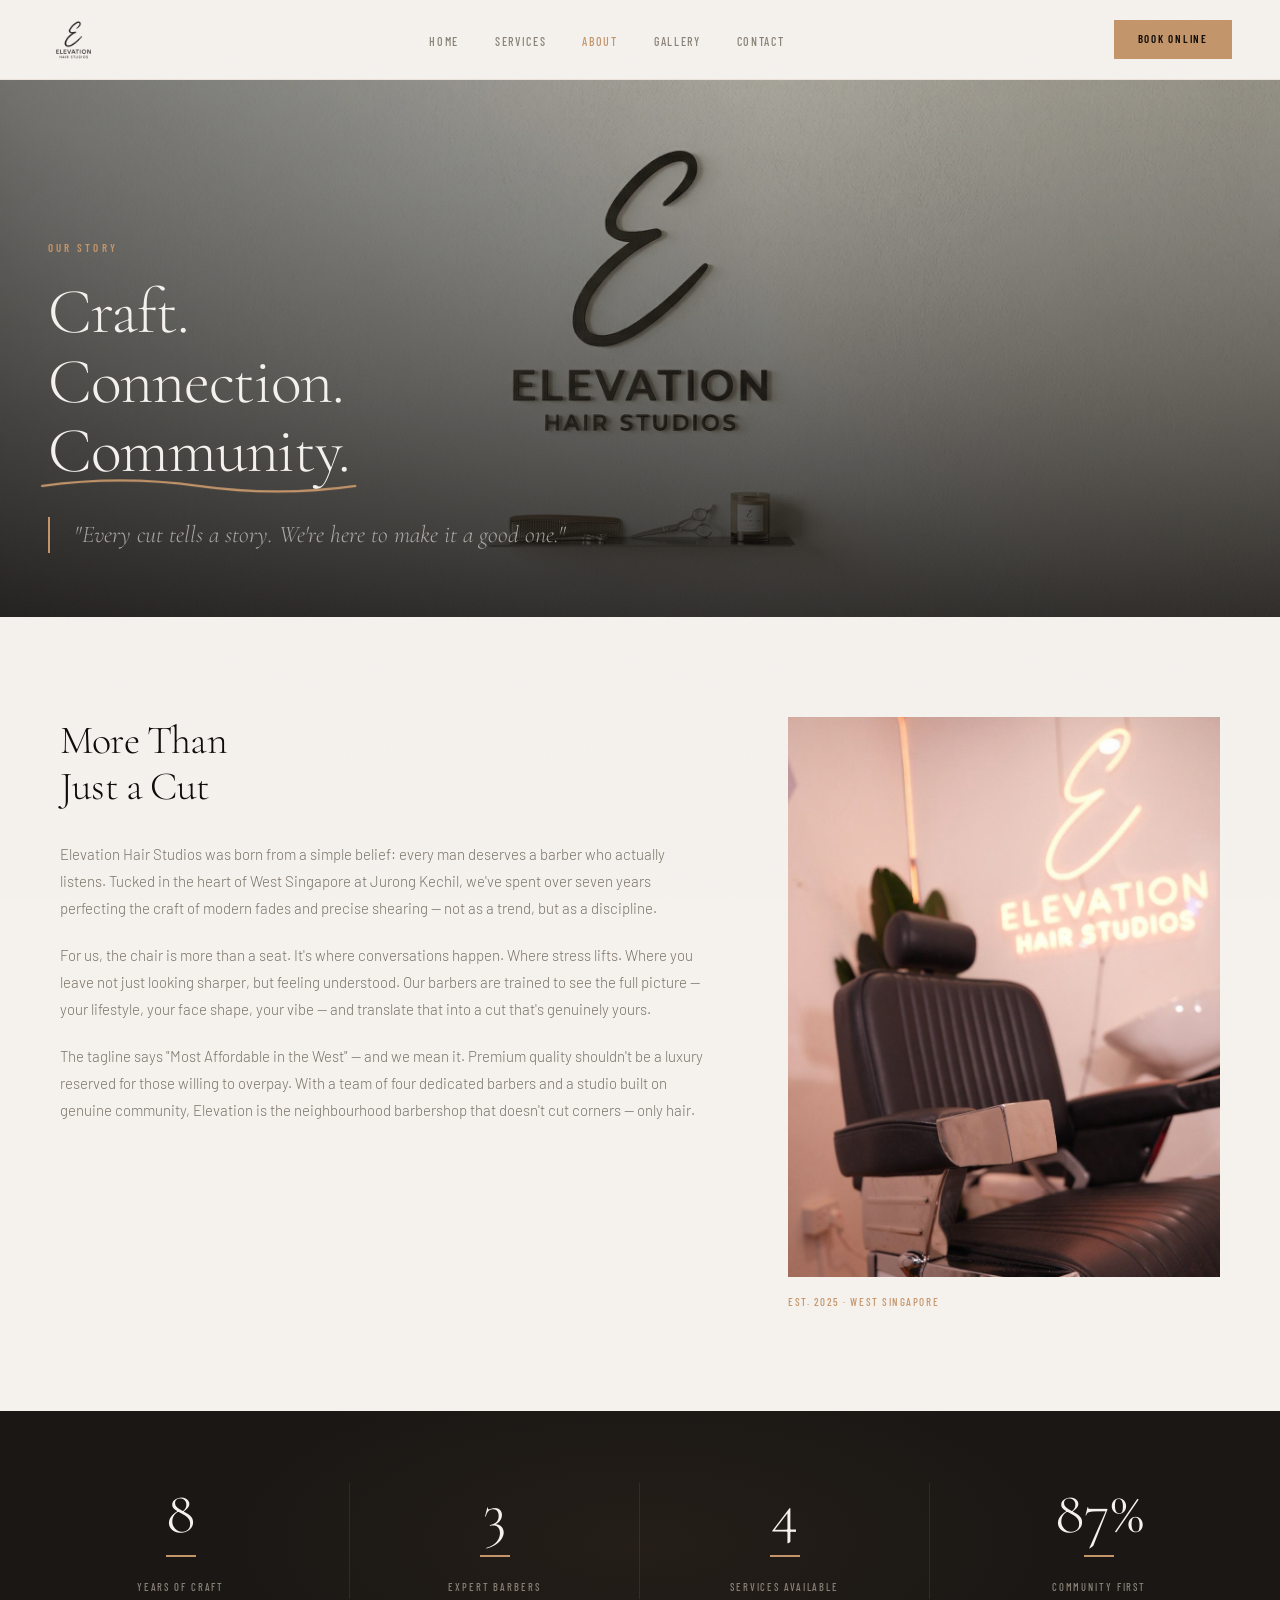
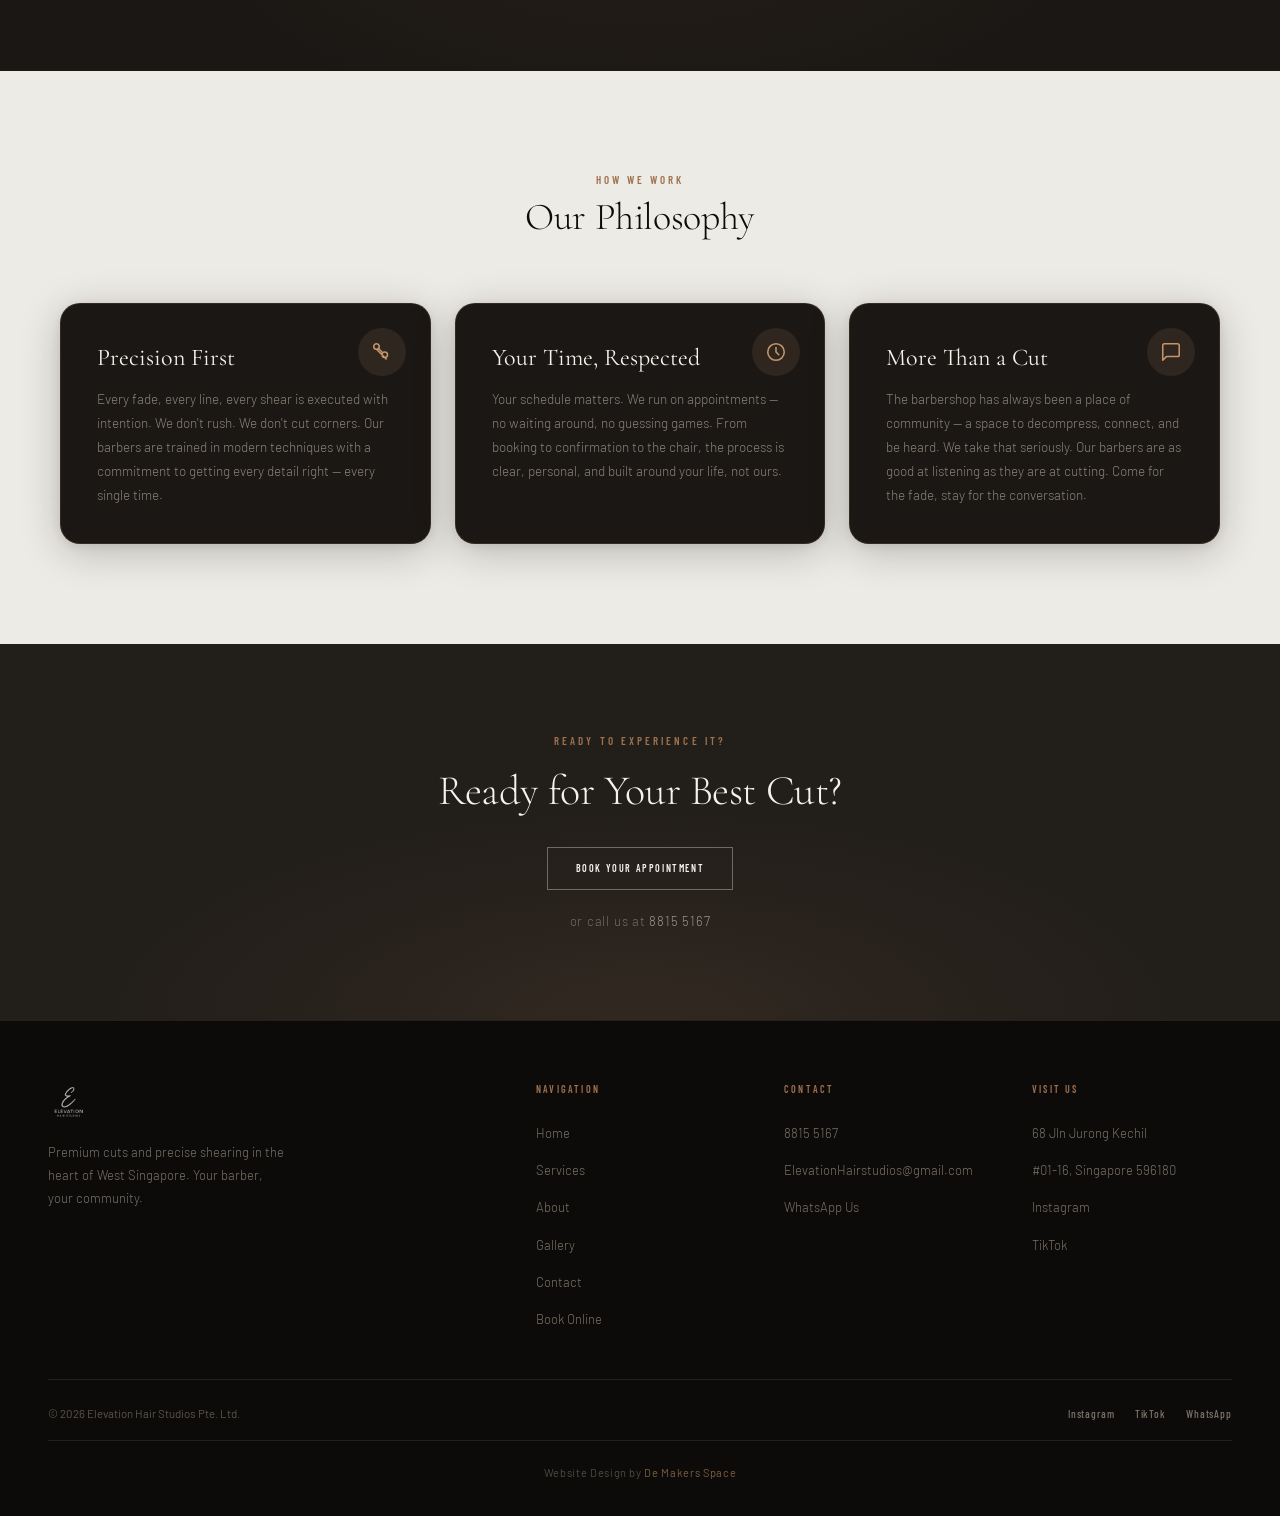
==== commit 8190ae39: "Add files via upload" ====
--- a/about.html
+++ b/about.html
@@ -44,18 +44,20 @@
     .about-hero {
       position: relative;
       overflow: hidden;
-      min-height: 580px;
+      aspect-ratio: 2752 / 1154;
+      min-height: 380px;
       display: flex;
       flex-direction: column;
       justify-content: flex-end;
+      background: var(--charcoal);
     }
     .hero-bg {
       position: absolute; inset: 0; z-index: 0;
     }
     .hero-bg img {
       width: 100%; height: 100%;
-      object-fit: cover;
-      object-position: center top;
+      object-fit: contain;
+      object-position: center;
       display: block;
     }
     .hero-bg::after {
@@ -349,7 +351,6 @@
        RESPONSIVE
     ───────────────────────────────────────────── */
     @media (max-width: 1024px) {
-      .about-hero { min-height: 500px; }
       .about-hero-left { padding: 0 32px 52px; }
       .about-hero-heading { font-size: 52px; }
       .story-section { padding: 80px 32px; }
@@ -364,7 +365,6 @@
       .nav-links { display: none; }
       .nav-actions { display: none; }
       .nav-logo img { height: 38px; }
-      .about-hero { min-height: 440px; }
       .about-hero-left { padding: 0 24px 40px; }
       .about-hero-heading { font-size: 42px; }
       .about-hero-pull-quote { font-size: 18px; }
@@ -392,7 +392,6 @@
       .float-book { bottom: 20px; right: 20px; }
     }
     @media (max-width: 480px) {
-      .about-hero { min-height: 380px; }
       .about-hero-left { padding: 0 20px 32px; }
       .about-hero-heading { font-size: 32px; }
       .about-hero-pull-quote { font-size: 16px; }
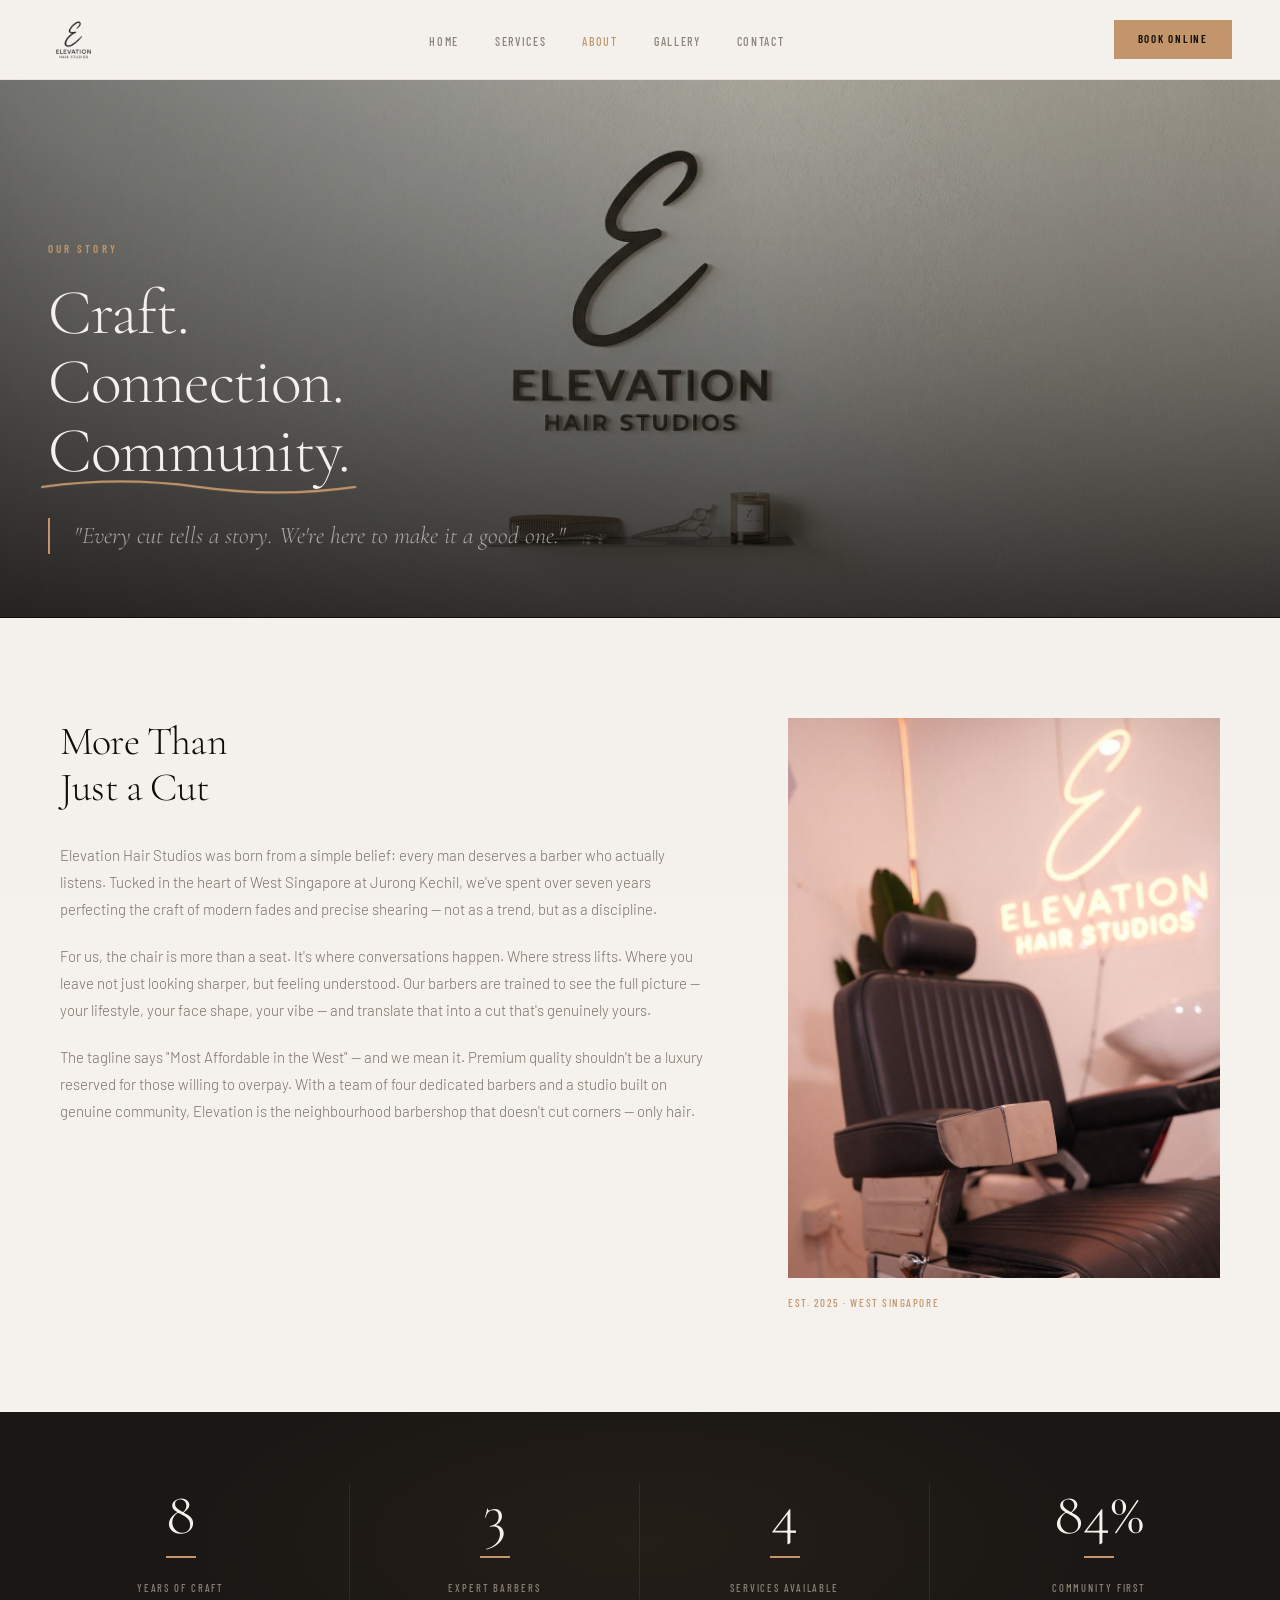
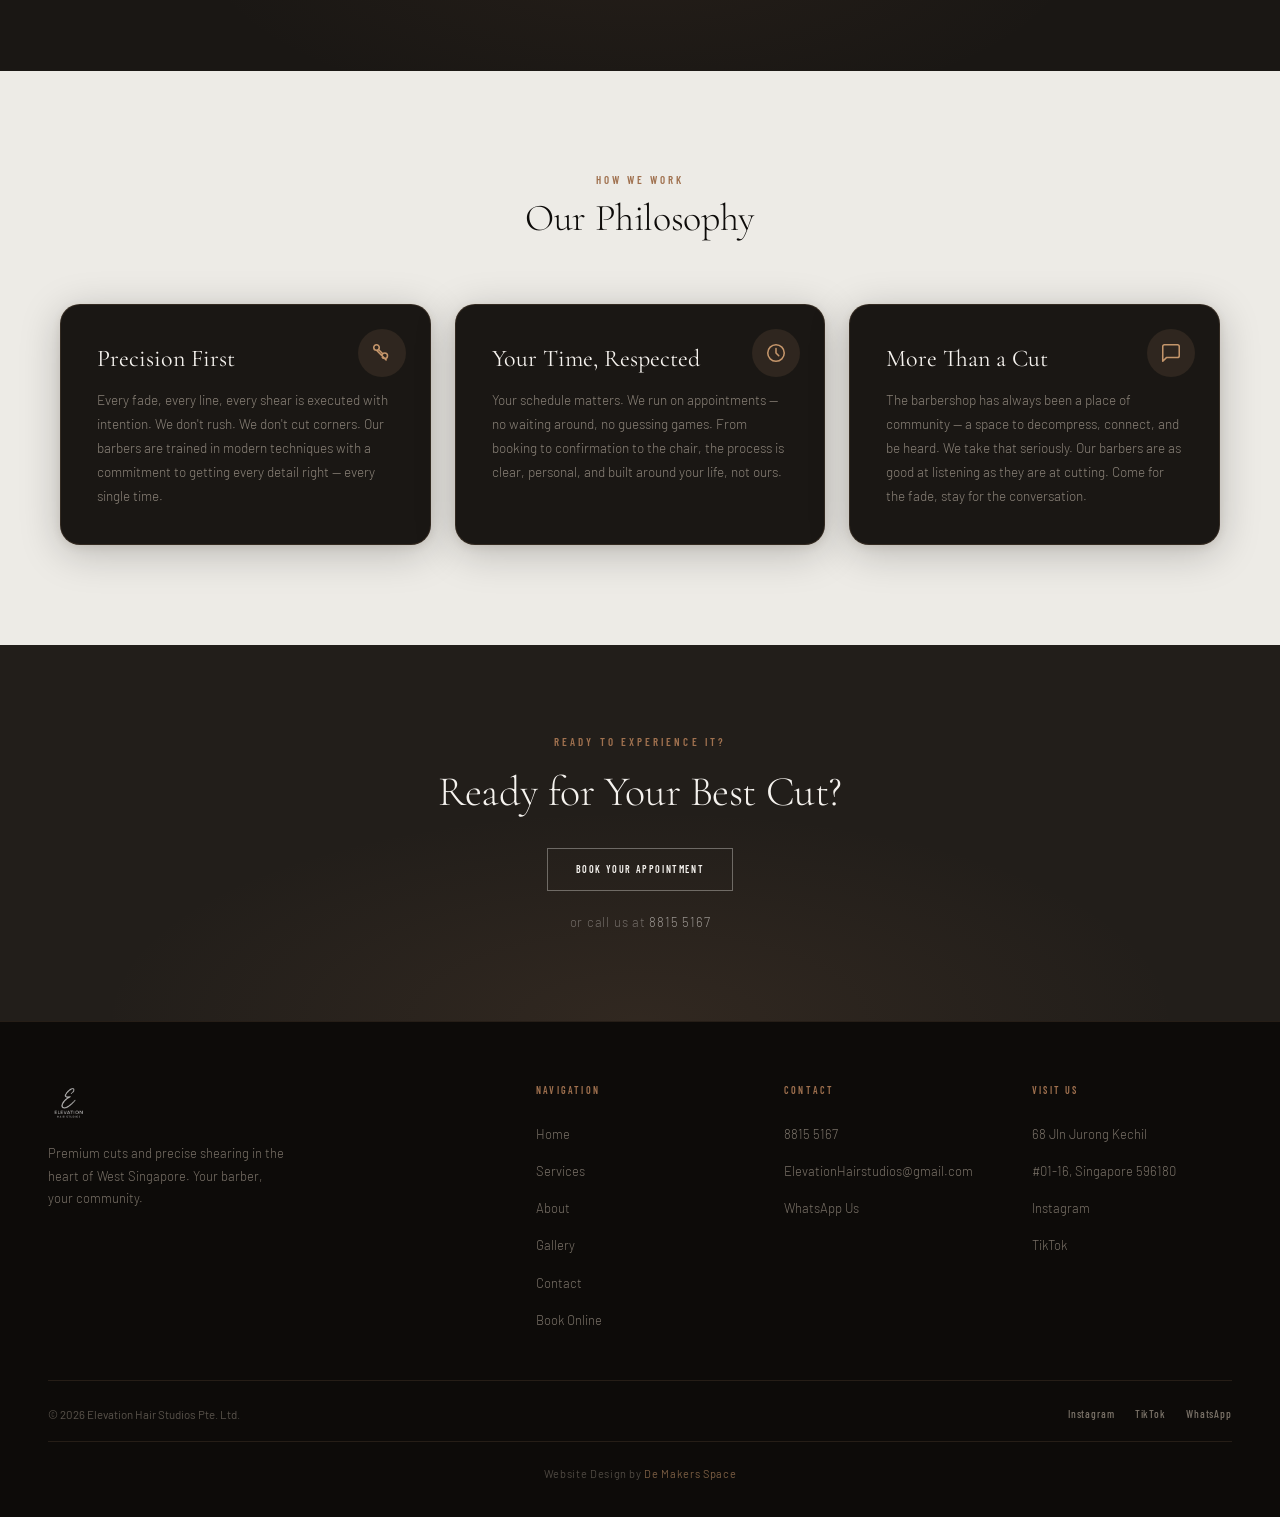
==== commit 6185a523: "Add files via upload" ====
--- a/about.html
+++ b/about.html
@@ -44,8 +44,7 @@
     .about-hero {
       position: relative;
       overflow: hidden;
-      aspect-ratio: 2752 / 1154;
-      min-height: 380px;
+      min-height: clamp(300px, 42vw, 610px);
       display: flex;
       flex-direction: column;
       justify-content: flex-end;
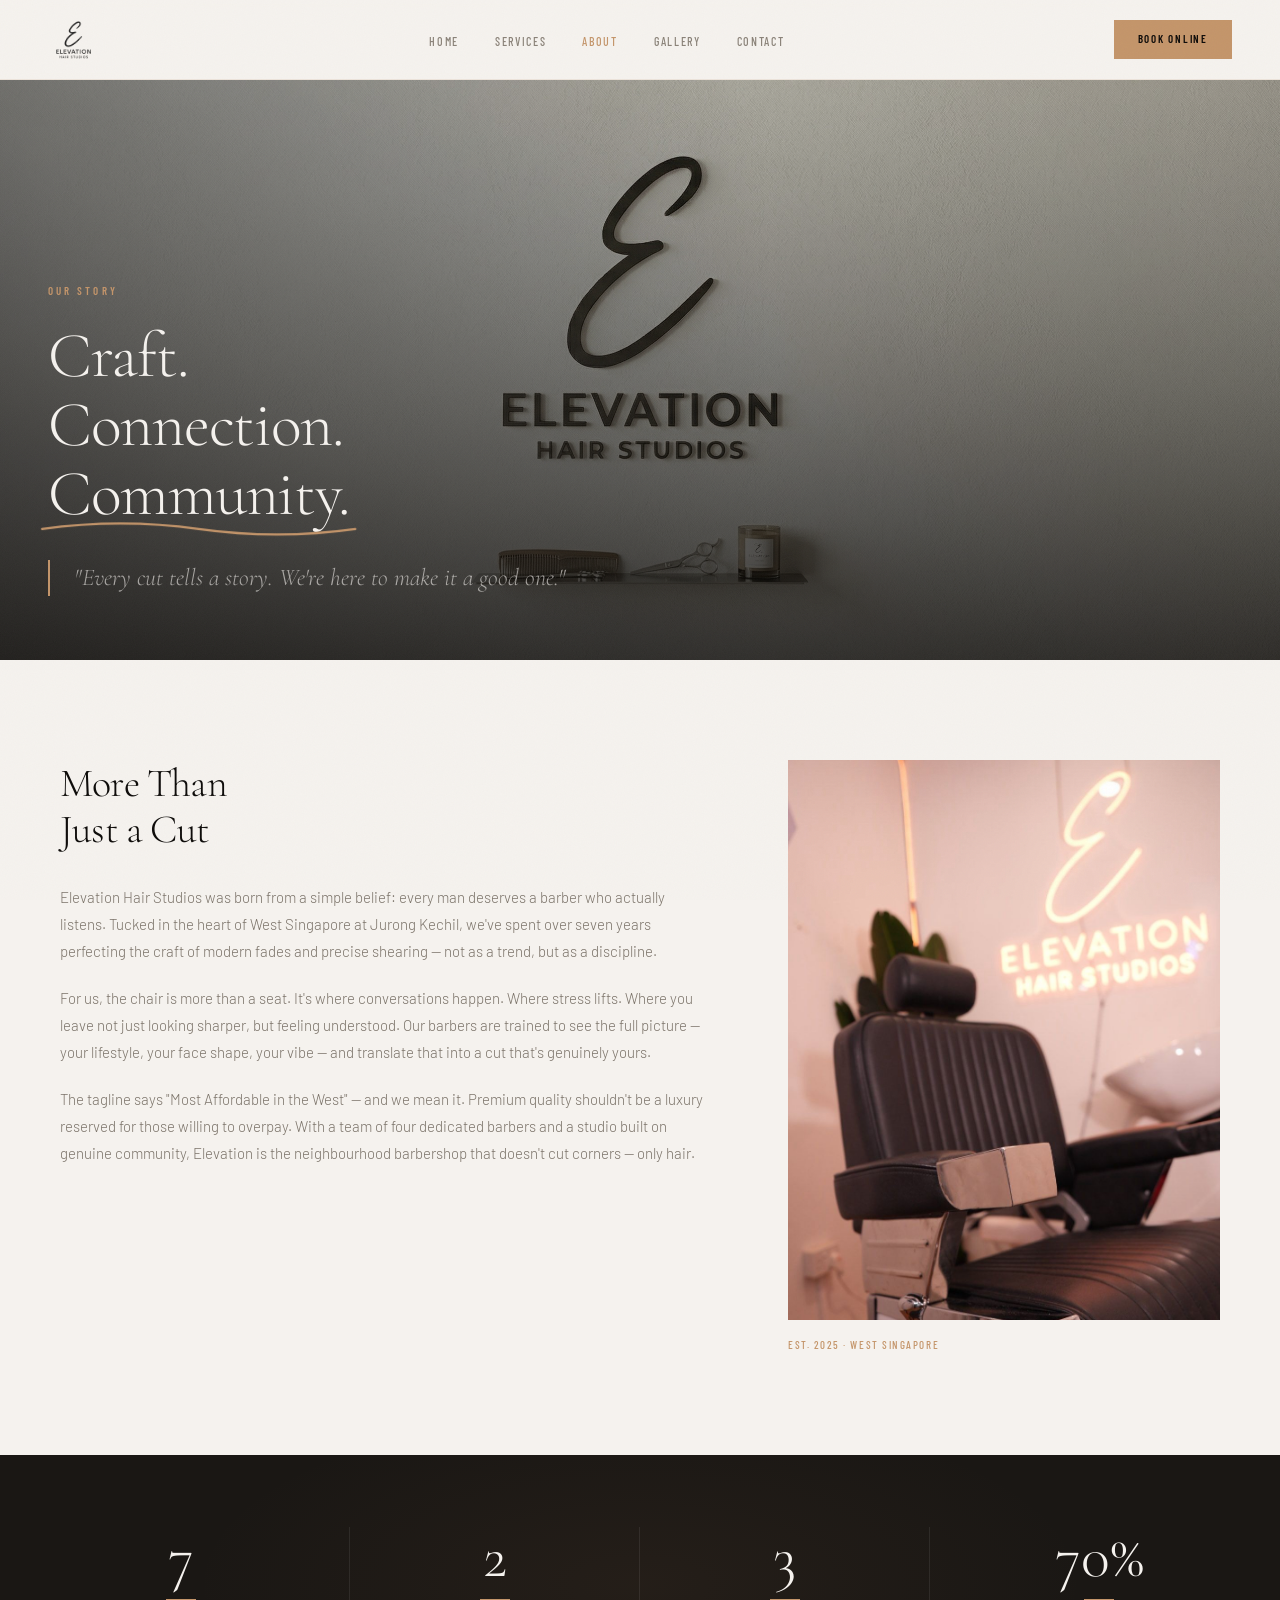
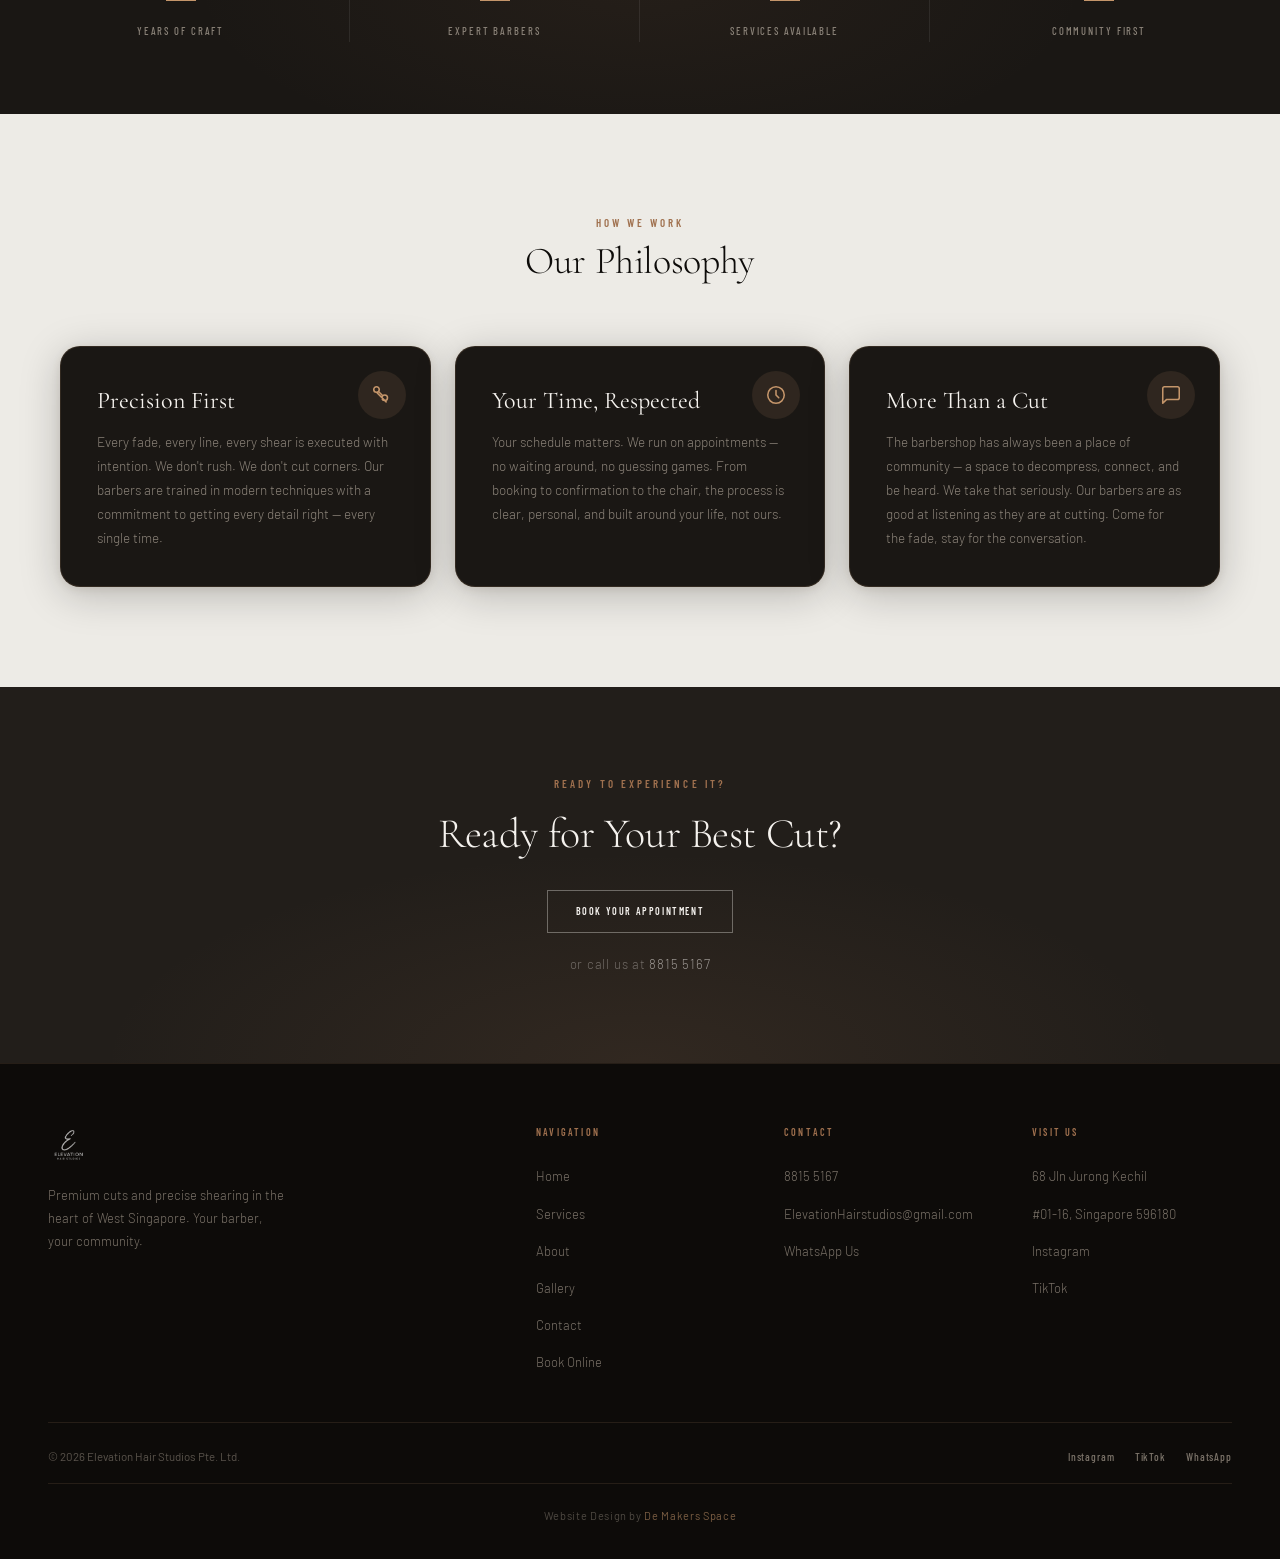
==== commit 4d84fa10: "Add files via upload" ====
--- a/about.html
+++ b/about.html
@@ -44,18 +44,17 @@
     .about-hero {
       position: relative;
       overflow: hidden;
-      min-height: clamp(300px, 42vw, 610px);
+      min-height: 580px;
       display: flex;
       flex-direction: column;
       justify-content: flex-end;
-      background: var(--charcoal);
     }
     .hero-bg {
       position: absolute; inset: 0; z-index: 0;
     }
     .hero-bg img {
       width: 100%; height: 100%;
-      object-fit: contain;
+      object-fit: cover;
       object-position: center;
       display: block;
     }
@@ -364,6 +363,7 @@
       .nav-links { display: none; }
       .nav-actions { display: none; }
       .nav-logo img { height: 38px; }
+      .about-hero { min-height: 300px; }
       .about-hero-left { padding: 0 24px 40px; }
       .about-hero-heading { font-size: 42px; }
       .about-hero-pull-quote { font-size: 18px; }
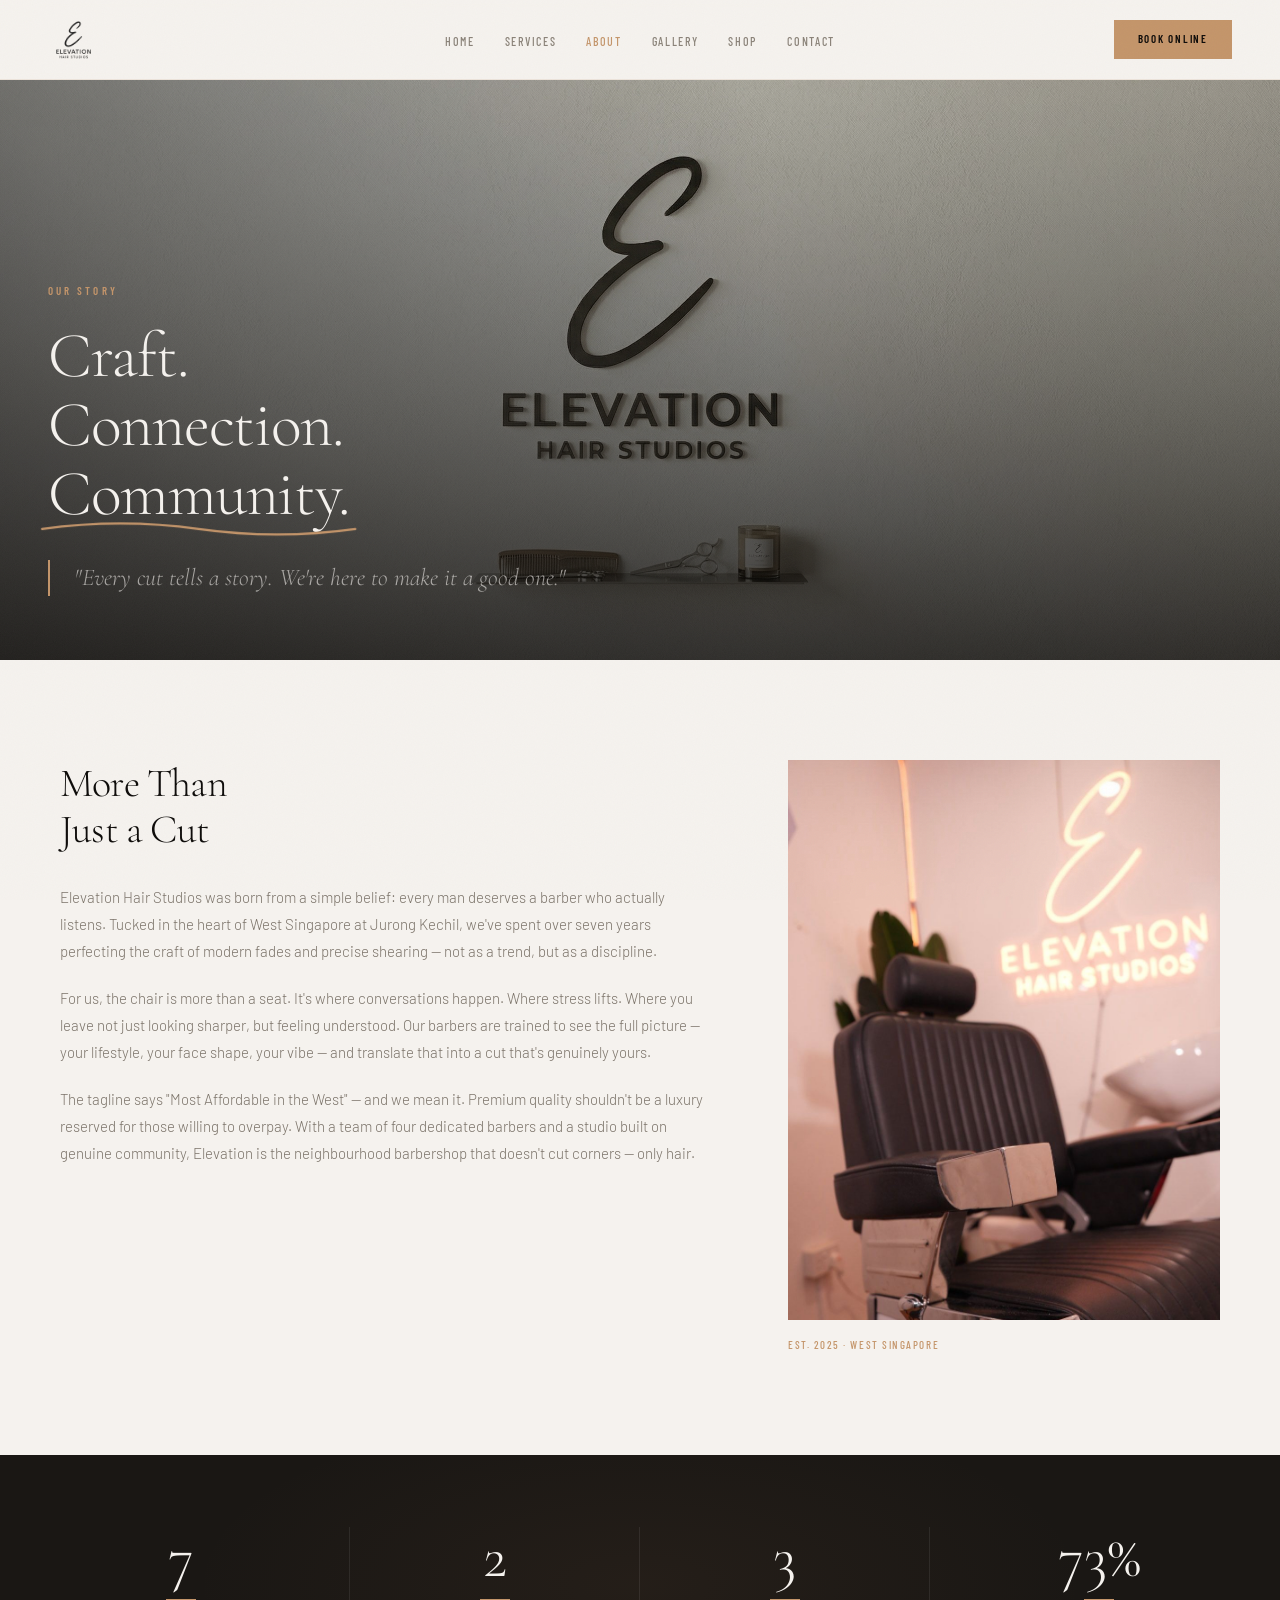
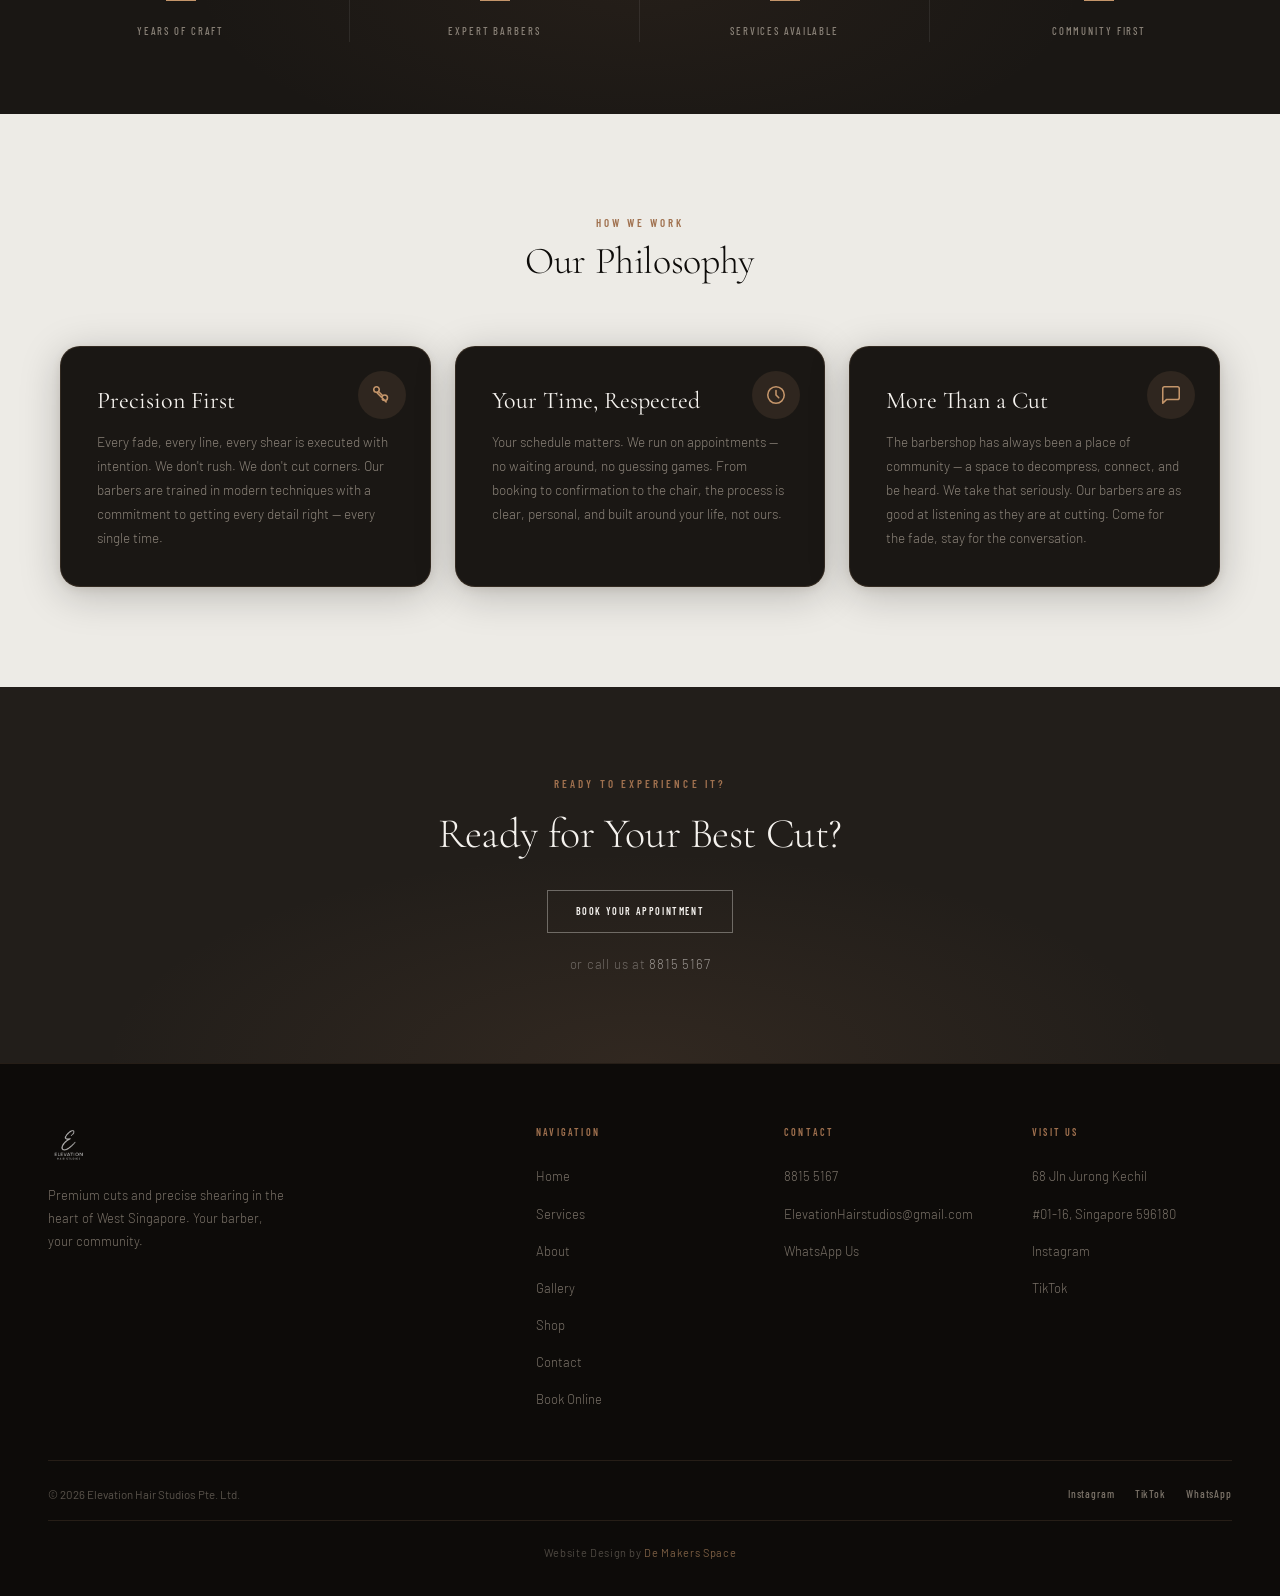
==== commit 8da7ec10: "Add files via upload" ====
--- a/about.html
+++ b/about.html
@@ -425,6 +425,7 @@
       <li><a href="services.html">Services</a></li>
       <li><a href="about.html" class="active">About</a></li>
       <li><a href="gallery.html">Gallery</a></li>
+      <li><a href="product.html">Shop</a></li>
       <li><a href="contact.html">Contact</a></li>
     </ul>
     <div class="nav-actions">
@@ -441,6 +442,7 @@
     <a href="services.html">Services</a>
     <a href="about.html" class="active">About</a>
     <a href="gallery.html">Gallery</a>
+    <a href="product.html">Shop</a>
     <a href="contact.html">Contact</a>
     <a href="book.html" class="mobile-nav-book">Book Online</a>
   </nav>
@@ -558,6 +560,7 @@
             <li><a href="services.html">Services</a></li>
             <li><a href="about.html">About</a></li>
             <li><a href="gallery.html">Gallery</a></li>
+            <li><a href="product.html">Shop</a></li>
             <li><a href="contact.html">Contact</a></li>
             <li><a href="book.html">Book Online</a></li>
           </ul>
--- a/shared.css
+++ b/shared.css
@@ -132,8 +132,9 @@
   height: 80px;
 }
 .nav-logo {
+  flex: 1;
   display: flex; align-items: center; gap: 10px;
-  flex-shrink: 0; text-decoration: none;
+  text-decoration: none;
 }
 .nav-logo img {
   height: 52px; width: auto;
@@ -141,9 +142,9 @@
   opacity: 0.85;
 }
 .nav-links {
-  flex: 1;
+  flex-shrink: 0;
   display: flex; align-items: center; justify-content: center;
-  gap: 36px; list-style: none;
+  gap: 30px; list-style: none;
 }
 .nav-links a {
   font-family: 'Barlow Condensed', sans-serif;
@@ -154,7 +155,10 @@
 }
 .nav-links a:hover { color: var(--ink); }
 .nav-links a.active { color: var(--wood-lite); }
-.nav-actions { flex-shrink: 0; }
+.nav-actions {
+  flex: 1;
+  display: flex; align-items: center; justify-content: flex-end;
+}
 .nav-book {
   display: inline-block;
   font-family: 'Barlow Condensed', sans-serif;
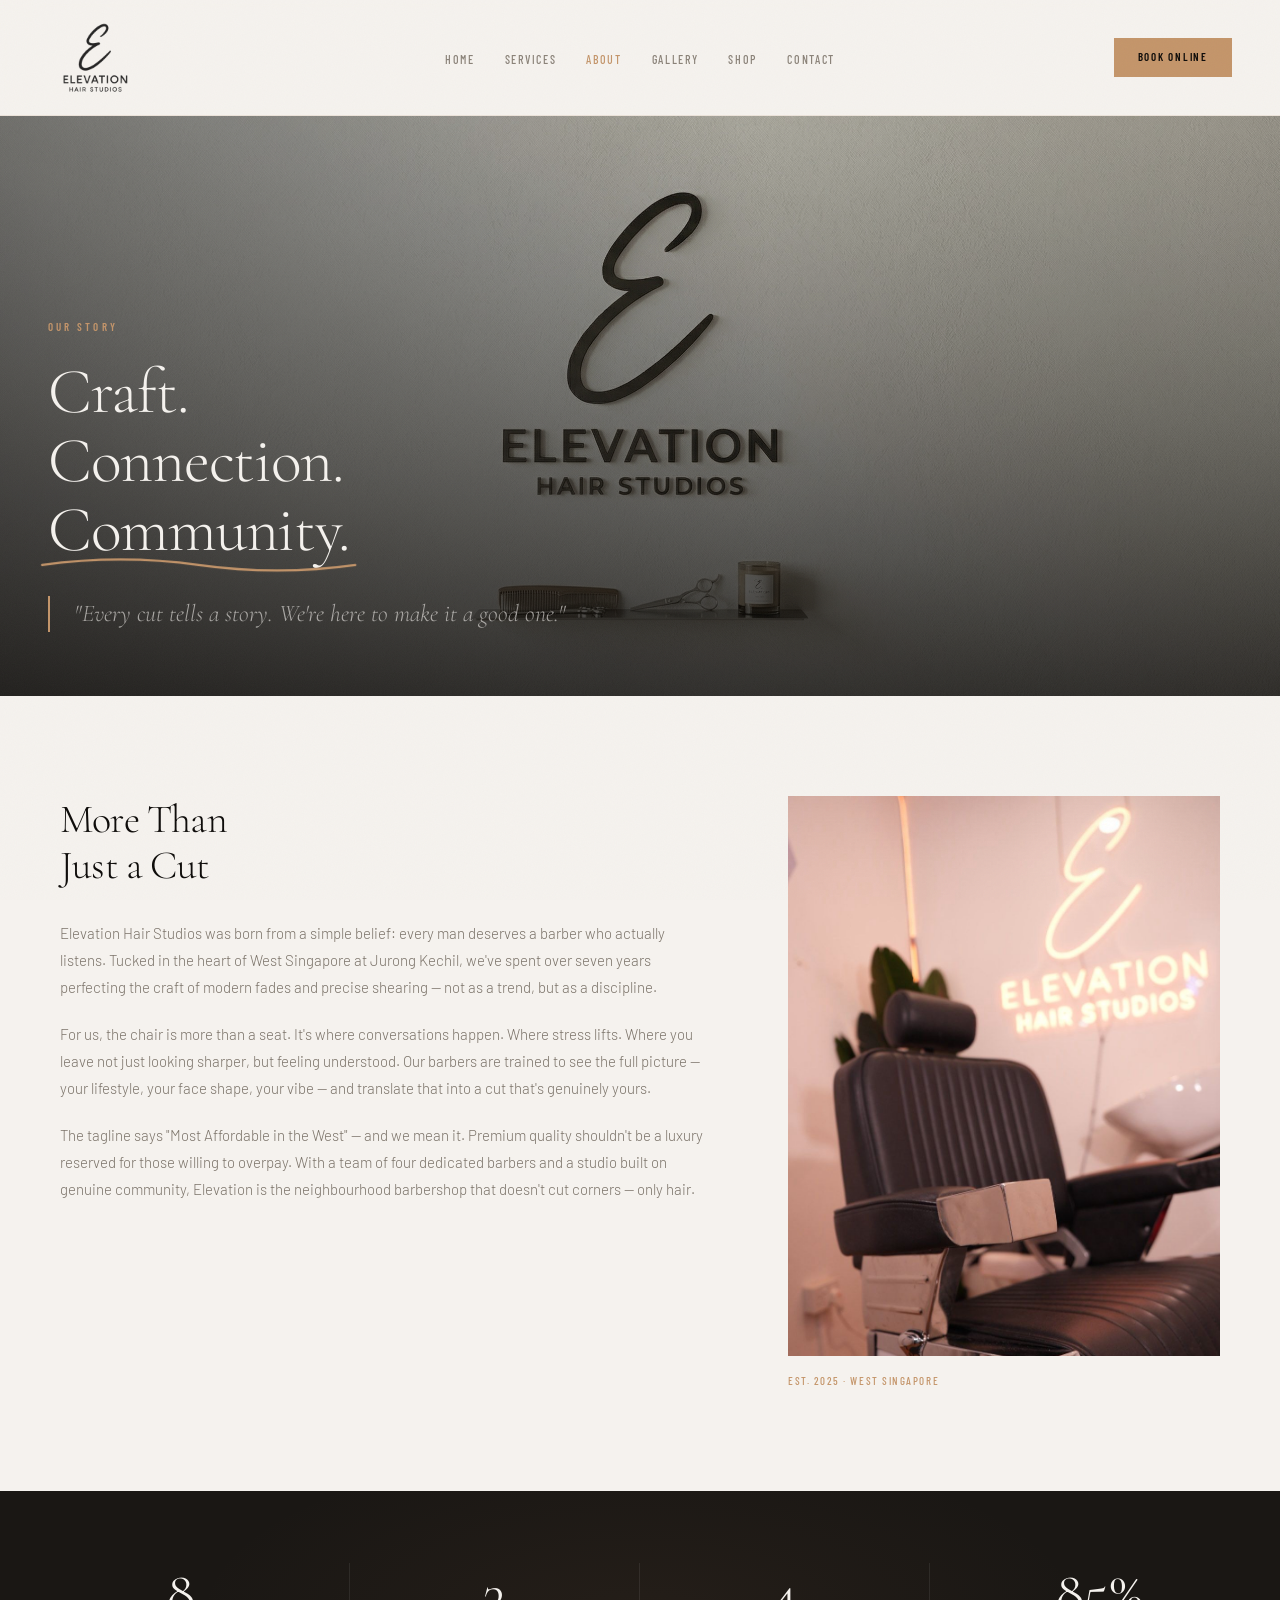
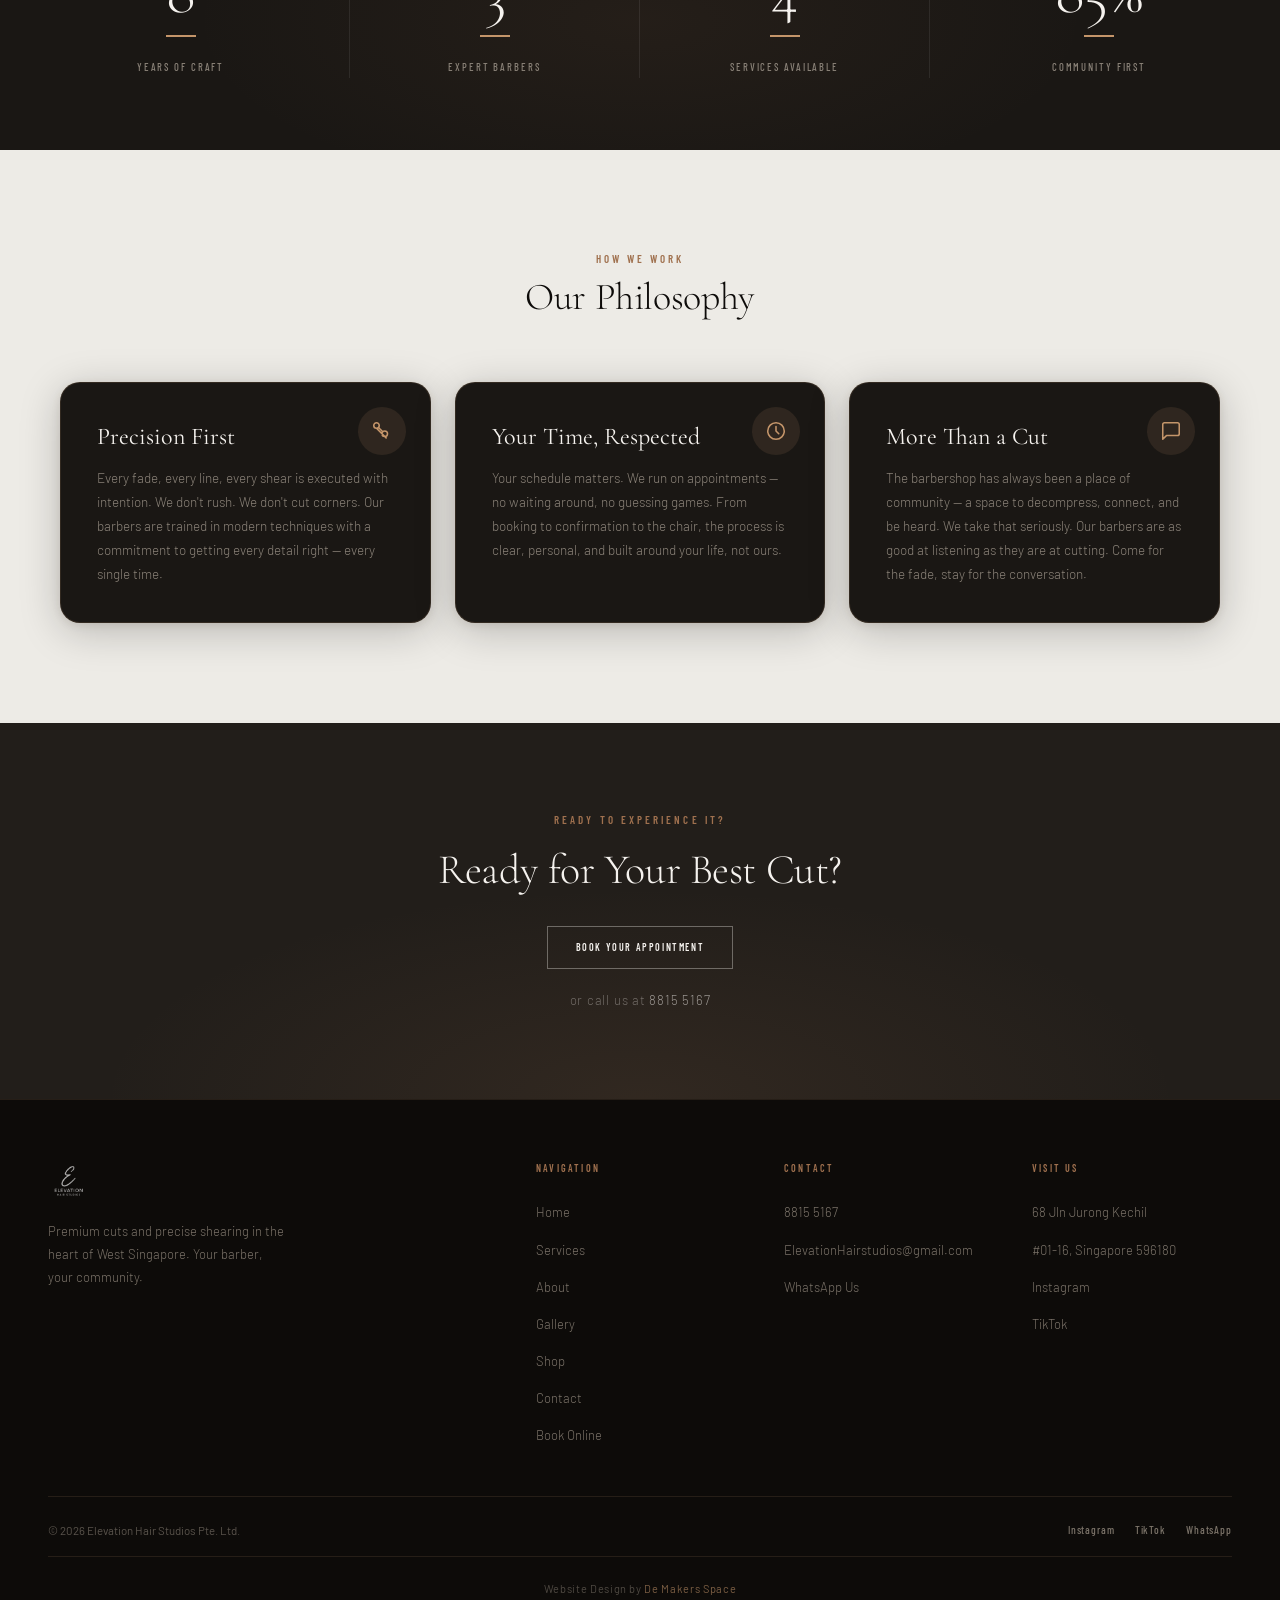
==== commit 0c56e2fc: "Add files via upload" ====
--- a/about.html
+++ b/about.html
@@ -1,633 +1,633 @@
-<!DOCTYPE html>
-<html lang="en">
-<head>
-  <meta charset="UTF-8">
-  <meta name="viewport" content="width=device-width, initial-scale=1.0">
-  <title>Our Story — Elevation Hair Studios</title>
-  <link rel="preconnect" href="https://fonts.googleapis.com">
-  <link rel="preconnect" href="https://fonts.gstatic.com" crossorigin>
-  <link href="https://fonts.googleapis.com/css2?family=Cormorant+Garamond:ital,wght@0,300;0,400;0,600;0,700;1,300;1,400;1,600&family=Barlow:wght@300;400;500;600&family=Barlow+Condensed:wght@400;500;600;700&display=swap" rel="stylesheet">
-  <link rel="stylesheet" href="shared.css">
-  <style>
-
-    /* ─────────────────────────────────────────────
-       SECTION SHARED
-    ───────────────────────────────────────────── */
-    .section-eyebrow {
-      font-family: 'Barlow Condensed', sans-serif;
-      font-size: 11px; font-weight: 600;
-      letter-spacing: 0.28em; text-transform: uppercase;
-      color: var(--wood); margin-bottom: 8px;
-    }
-    .section-title {
-      font-family: 'Cormorant Garamond', serif;
-      font-size: 36px; font-weight: 300;
-      color: var(--ink); line-height: 1.1;
-      letter-spacing: -0.01em;
-    }
-    .outline-btn {
-      display: inline-block;
-      font-family: 'Barlow Condensed', sans-serif;
-      font-size: 10px; font-weight: 600;
-      letter-spacing: 0.16em; text-transform: uppercase;
-      color: var(--wood-lite);
-      border: 1px solid rgba(196,149,106,0.35);
-      padding: 10px 22px;
-      white-space: nowrap; flex-shrink: 0;
-      transition: border-color 0.2s ease, background 0.2s ease;
-    }
-    .outline-btn:hover { border-color: var(--wood-lite); background: rgba(196,149,106,0.08); }
-
-    /* ─────────────────────────────────────────────
-       ABOUT HERO
-    ───────────────────────────────────────────── */
-    .about-hero {
-      position: relative;
-      overflow: hidden;
-      min-height: 580px;
-      display: flex;
-      flex-direction: column;
-      justify-content: flex-end;
-    }
-    .hero-bg {
-      position: absolute; inset: 0; z-index: 0;
-    }
-    .hero-bg img {
-      width: 100%; height: 100%;
-      object-fit: cover;
-      object-position: center;
-      display: block;
-    }
-    .hero-bg::after {
-      content: ''; position: absolute; inset: 0;
-      background:
-        linear-gradient(to bottom, rgba(13,11,9,0.15) 0%, rgba(13,11,9,0.5) 55%, rgba(13,11,9,0.82) 100%),
-        linear-gradient(to right, rgba(13,11,9,0.45) 0%, transparent 60%);
-    }
-    .about-hero-left {
-      position: relative;
-      z-index: 1;
-      padding: 0 48px 64px;
-    }
-    .about-hero-eyebrow {
-      font-family: 'Barlow Condensed', sans-serif;
-      font-size: 11px; font-weight: 600;
-      letter-spacing: 0.28em; text-transform: uppercase;
-      color: var(--wood-lite); margin-bottom: 20px;
-    }
-    .about-hero-heading {
-      font-family: 'Cormorant Garamond', serif;
-      font-size: clamp(44px, 5vw, 68px);
-      font-weight: 300;
-      color: var(--white);
-      line-height: 1.08;
-      letter-spacing: -0.02em;
-    }
-    .about-hero-pull-quote {
-      font-family: 'Cormorant Garamond', serif;
-      font-size: 24px;
-      font-weight: 300;
-      font-style: italic;
-      color: rgba(245,242,238,0.6);
-      line-height: 1.5;
-      border-left: 2px solid var(--wood-lite);
-      padding-left: 24px;
-      margin-top: 32px;
-      position: relative; z-index: 1;
-    }
-
-    /* ─────────────────────────────────────────────
-       STORY SECTION
-    ───────────────────────────────────────────── */
-    .story-section {
-      background: var(--white);
-      padding: 100px 48px;
-    }
-    .story-grid {
-      display: grid;
-      grid-template-columns: 1.5fr 1fr;
-      gap: 80px;
-      align-items: start;
-      max-width: 1160px;
-      margin: 0 auto;
-    }
-    .story-heading {
-      font-family: 'Cormorant Garamond', serif;
-      font-size: 40px;
-      font-weight: 300;
-      color: var(--ink);
-      line-height: 1.15;
-      letter-spacing: -0.02em;
-      margin-bottom: 32px;
-    }
-    .story-body p {
-      font-size: 15px;
-      font-weight: 300;
-      color: var(--muted);
-      line-height: 1.8;
-      margin-bottom: 20px;
-    }
-    .story-body p:last-child { margin-bottom: 0; }
-    .story-img-wrap { position: relative; }
-    .story-img-wrap img {
-      width: 100%;
-      height: 560px;
-      object-fit: cover;
-      display: block;
-    }
-    .story-img-accent {
-      position: absolute;
-      bottom: -8px;
-      right: -8px;
-      width: 100%;
-      height: 100%;
-      border: 4px solid var(--wood-lite);
-      pointer-events: none;
-      z-index: -1;
-    }
-    .story-caption {
-      margin-top: 16px;
-      font-family: 'Barlow Condensed', sans-serif;
-      font-size: 11px;
-      font-weight: 500;
-      letter-spacing: 0.14em;
-      text-transform: uppercase;
-      color: var(--wood-lite);
-    }
-
-    /* ─────────────────────────────────────────────
-       STATS BAND
-    ───────────────────────────────────────────── */
-    .stats-band {
-      background: var(--charcoal);
-      padding: 72px 48px;
-      position: relative;
-      overflow: hidden;
-    }
-    .stats-band::before {
-      content: '';
-      position: absolute;
-      inset: 0;
-      background: radial-gradient(ellipse 50% 100% at 50% 50%, rgba(160,113,79,0.08) 0%, transparent 70%);
-      pointer-events: none;
-    }
-    .stats-grid {
-      display: grid;
-      grid-template-columns: repeat(4, 1fr);
-      gap: 0;
-      max-width: 1160px;
-      margin: 0 auto;
-      position: relative;
-      z-index: 1;
-    }
-    .stat-item {
-      padding: 0 48px;
-      border-right: 1px solid rgba(255,255,255,0.08);
-      text-align: center;
-    }
-    .stat-item:first-child { padding-left: 0; }
-    .stat-item:last-child { border-right: none; padding-right: 0; }
-    .stat-number {
-      font-family: 'Cormorant Garamond', serif;
-      font-size: 60px;
-      font-weight: 300;
-      color: var(--white);
-      line-height: 1;
-      display: block;
-      margin-bottom: 12px;
-    }
-    .stat-rule {
-      width: 30px;
-      height: 2px;
-      background: var(--wood-lite);
-      margin: 0 auto 14px;
-    }
-    .stat-label {
-      font-family: 'Barlow Condensed', sans-serif;
-      font-size: 10.5px;
-      font-weight: 500;
-      letter-spacing: 0.18em;
-      text-transform: uppercase;
-      color: var(--stone);
-    }
-
-    /* ─────────────────────────────────────────────
-       PHILOSOPHY SECTION
-    ───────────────────────────────────────────── */
-    .philosophy-section {
-      background: #EDEBE6;
-      padding: 100px 48px;
-    }
-    .philosophy-header {
-      text-align: center;
-      margin-bottom: 64px;
-    }
-    .philosophy-header .section-title {
-      font-size: 38px;
-    }
-    .philosophy-cards {
-      display: grid;
-      grid-template-columns: repeat(3, 1fr);
-      gap: 24px;
-      max-width: 1160px;
-      margin: 0 auto;
-    }
-    .phil-card {
-      background: var(--charcoal);
-      border: 1px solid rgba(196,149,106,0.15);
-      padding: 40px 36px 36px;
-      border-radius: 20px;
-      position: relative;
-      overflow: hidden;
-      box-shadow: 0 8px 40px rgba(0,0,0,0.22), 0 2px 8px rgba(92,61,34,0.1);
-      transition: border-color 0.25s ease, box-shadow 0.25s ease, transform 0.25s ease;
-    }
-    .phil-card:hover {
-      border-color: rgba(196,149,106,0.4);
-      box-shadow: 0 14px 52px rgba(0,0,0,0.28);
-      transform: translateY(-3px);
-    }
-    .phil-card.visible {
-      animation: philCardIn 0.65s cubic-bezier(0.34, 1.56, 0.64, 1);
-    }
-    .phil-card.reveal-delay-2.visible { animation-delay: 0.12s; }
-    .phil-card.reveal-delay-3.visible { animation-delay: 0.24s; }
-    @keyframes philCardIn {
-      from { opacity: 0; transform: translateY(40px) scale(0.94); }
-      to   { opacity: 1; transform: translateY(0) scale(1); }
-    }
-    .phil-icon-wrap {
-      position: absolute;
-      top: 24px; right: 24px;
-      width: 48px; height: 48px;
-      border-radius: 50%;
-      background: rgba(196,149,106,0.12);
-      display: flex; align-items: center; justify-content: center;
-    }
-    .phil-icon-wrap svg {
-      width: 22px; height: 22px;
-      stroke: var(--wood-lite);
-      fill: none;
-      stroke-width: 1.7;
-      stroke-linecap: round;
-      stroke-linejoin: round;
-    }
-    .phil-card:nth-child(1) .phil-icon-wrap svg { animation: philIconPulse 2.5s ease-in-out infinite; }
-    .phil-card:nth-child(2) .phil-icon-wrap svg { animation: philIconPulse 2.5s ease-in-out 0.5s infinite; }
-    .phil-card:nth-child(3) .phil-icon-wrap svg { animation: philIconPulse 2.5s ease-in-out 1s infinite; }
-    @keyframes philIconPulse {
-      0%, 100% { transform: scale(1); opacity: 0.85; }
-      50% { transform: scale(1.2); opacity: 1; }
-    }
-    .phil-deco-num { display: none; }
-    .phil-card-title {
-      font-family: 'Cormorant Garamond', serif;
-      font-size: 24px;
-      font-weight: 400;
-      color: var(--white);
-      margin-bottom: 14px;
-      line-height: 1.2;
-      max-width: 78%;
-    }
-    .phil-card-body {
-      font-size: 13.5px;
-      font-weight: 300;
-      color: var(--stone);
-      line-height: 1.78;
-    }
-
-    /* ─────────────────────────────────────────────
-       CTA SECTION
-    ───────────────────────────────────────────── */
-    .cta-section {
-      background: var(--panel);
-      padding: 88px 48px;
-      text-align: center;
-      position: relative;
-      overflow: hidden;
-    }
-    .cta-section::before {
-      content: '';
-      position: absolute;
-      inset: 0;
-      background: radial-gradient(ellipse 60% 80% at 50% 100%, rgba(160,113,79,0.12) 0%, transparent 70%);
-      pointer-events: none;
-    }
-    .cta-inner { position: relative; z-index: 1; }
-    .cta-heading {
-      font-family: 'Cormorant Garamond', serif;
-      font-size: 42px;
-      font-weight: 300;
-      color: var(--white);
-      line-height: 1.15;
-      letter-spacing: -0.01em;
-      margin-bottom: 32px;
-    }
-    .cta-outline-btn {
-      display: inline-block;
-      font-family: 'Barlow Condensed', sans-serif;
-      font-size: 10px; font-weight: 600;
-      letter-spacing: 0.16em; text-transform: uppercase;
-      color: var(--white);
-      border: 1px solid rgba(245,242,238,0.35);
-      padding: 12px 28px;
-      transition: border-color 0.2s ease, color 0.2s ease, background 0.2s ease;
-    }
-    .cta-outline-btn:hover { border-color: var(--wood-lite); color: var(--wood-lite); }
-    .cta-phone {
-      margin-top: 20px;
-      font-size: 13px;
-      font-weight: 300;
-      color: rgba(245,242,238,0.35);
-      letter-spacing: 0.06em;
-    }
-    .cta-phone a { color: rgba(245,242,238,0.55); transition: color 0.2s ease; }
-    .cta-phone a:hover { color: var(--wood-lite); }
-
-
-    /* ─────────────────────────────────────────────
-       RESPONSIVE
-    ───────────────────────────────────────────── */
-    @media (max-width: 1024px) {
-      .about-hero-left { padding: 0 32px 52px; }
-      .about-hero-heading { font-size: 52px; }
-      .story-section { padding: 80px 32px; }
-      .philosophy-section { padding: 80px 32px; }
-      .stats-band { padding: 56px 32px; }
-      .stat-item { padding: 0 28px; }
-      .footer { padding: 60px 32px 32px; }
-      .footer-grid { grid-template-columns: 1fr 1fr; gap: 36px; }
-    }
-    @media (max-width: 768px) {
-      .nav { padding: 0 20px; height: 64px; }
-      .nav-links { display: none; }
-      .nav-actions { display: none; }
-      .nav-logo img { height: 38px; }
-      .about-hero { min-height: 300px; }
-      .about-hero-left { padding: 0 24px 40px; }
-      .about-hero-heading { font-size: 42px; }
-      .about-hero-pull-quote { font-size: 18px; }
-      .story-section { padding: 64px 24px; }
-      .story-grid { grid-template-columns: 1fr; gap: 48px; }
-      .story-heading { font-size: 32px; }
-      .stats-band { padding: 48px 24px; }
-      .stats-grid { grid-template-columns: repeat(2, 1fr); gap: 40px; }
-      .stat-item { border-right: none; padding: 0; }
-      .stat-item:nth-child(odd) { border-right: 1px solid rgba(255,255,255,0.08); padding-right: 24px; }
-      .philosophy-section { padding: 64px 24px; }
-      .philosophy-cards { grid-template-columns: 1fr; gap: 20px; }
-      .cta-section { padding: 64px 24px; }
-      .cta-heading { font-size: 32px; }
-      .footer { padding: 48px 20px 24px; }
-      .footer-grid { display: flex; flex-direction: column; gap: 28px; }
-      .footer-grid > div:first-child { text-align: center; }
-      .footer-grid > div:first-child .footer-logo { margin: 0 auto 18px; }
-      .footer-grid > div:first-child .footer-desc { max-width: 100%; margin: 0 auto; }
-      .footer-cols-wrap { display: flex; flex-direction: row; gap: 12px; justify-content: space-between; }
-      .footer-cols-wrap .footer-col { flex: 1; min-width: 0; }
-      .footer-cols-wrap .footer-col ul a { font-size: 11px; }
-      .footer-cols-wrap .footer-col ul li + li { margin-top: 8px; }
-      .footer-bottom { flex-direction: column; gap: 12px; text-align: center; }
-      .float-book { bottom: 20px; right: 20px; }
-    }
-    @media (max-width: 480px) {
-      .about-hero-left { padding: 0 20px 32px; }
-      .about-hero-heading { font-size: 32px; }
-      .about-hero-pull-quote { font-size: 16px; }
-      .stats-grid { grid-template-columns: 1fr; }
-      .stat-item:nth-child(odd) { border-right: none; padding-right: 0; }
-      .stat-item { text-align: center; }
-    }
-
-    /* ── Animated wavy underline ── */
-    .hero-underline-wrap { position: relative; display: inline-block; }
-    .hero-underline-svg { position: absolute; bottom: -12px; left: -2%; width: 104%; height: 22px; overflow: visible; pointer-events: none; }
-    .hero-underline-path {
-      fill: none; stroke: var(--wood-lite); stroke-width: 2; stroke-linecap: round;
-      stroke-dasharray: 350; stroke-dashoffset: 350; opacity: 0;
-      animation: drawHeroUnderline 1.5s ease-in-out var(--underline-delay, 0.8s) forwards;
-    }
-    @keyframes drawHeroUnderline {
-      from { stroke-dashoffset: 350; opacity: 0; }
-      to   { stroke-dashoffset: 0;   opacity: 1; }
-    }
-  </style>
-</head>
-<body>
-
-  <!-- NAV -->
-  <nav class="nav" role="navigation" aria-label="Main navigation">
-    <a href="index.html" class="nav-logo" aria-label="Elevation Hair Studios – Home">
-      <img src="Brand Logo/Logo - EHS (without background).png" alt="Elevation Hair Studios">
-    </a>
-    <ul class="nav-links">
-      <li><a href="index.html">Home</a></li>
-      <li><a href="services.html">Services</a></li>
-      <li><a href="about.html" class="active">About</a></li>
-      <li><a href="gallery.html">Gallery</a></li>
-      <li><a href="product.html">Shop</a></li>
-      <li><a href="contact.html">Contact</a></li>
-    </ul>
-    <div class="nav-actions">
-      <a href="book.html" class="nav-book">Book Online</a>
-    </div>
-    <button class="hamburger" id="hamburger" aria-label="Toggle navigation menu" aria-expanded="false">
-      <span></span><span></span><span></span>
-    </button>
-  </nav>
-
-  <nav class="mobile-nav" id="mobileNav" role="dialog" aria-modal="true" aria-label="Site navigation">
-    <button class="mobile-nav-close" id="mobileNavClose" aria-label="Close menu">&times;</button>
-    <a href="index.html">Home</a>
-    <a href="services.html">Services</a>
-    <a href="about.html" class="active">About</a>
-    <a href="gallery.html">Gallery</a>
-    <a href="product.html">Shop</a>
-    <a href="contact.html">Contact</a>
-    <a href="book.html" class="mobile-nav-book">Book Online</a>
-  </nav>
-
-  <!-- ABOUT HERO -->
-  <section class="about-hero" aria-label="About hero">
-    <div class="hero-bg">
-      <img src="background for about hero.jpg" alt="" loading="lazy">
-    </div>
-    <div class="about-hero-left">
-      <div class="about-hero-eyebrow">Our Story</div>
-      <h1 class="about-hero-heading">Craft.<br>Connection.<br><span class="hero-underline-wrap" style="--underline-delay:0.8s">Community.</span></h1>
-      <blockquote class="about-hero-pull-quote">
-        "Every cut tells a story. We're here to make it a good one."
-      </blockquote>
-    </div>
-  </section>
-
-  <!-- STORY SECTION -->
-  <section class="story-section">
-    <div class="story-grid">
-      <div class="story-body">
-        <h2 class="story-heading reveal">More Than<br>Just a Cut</h2>
-        <p>Elevation Hair Studios was born from a simple belief: every man deserves a barber who actually listens. Tucked in the heart of West Singapore at Jurong Kechil, we've spent over seven years perfecting the craft of modern fades and precise shearing — not as a trend, but as a discipline.</p>
-        <p>For us, the chair is more than a seat. It's where conversations happen. Where stress lifts. Where you leave not just looking sharper, but feeling understood. Our barbers are trained to see the full picture — your lifestyle, your face shape, your vibe — and translate that into a cut that's genuinely yours.</p>
-        <p>The tagline says "Most Affordable in the West" — and we mean it. Premium quality shouldn't be a luxury reserved for those willing to overpay. With a team of four dedicated barbers and a studio built on genuine community, Elevation is the neighbourhood barbershop that doesn't cut corners — only hair.</p>
-      </div>
-      <div class="story-img-wrap">
-        <img src="PictureForOurStory/HairCutStudio.jpg" alt="Inside Elevation Hair Studios, West Singapore" loading="lazy">
-        <div class="story-img-accent"></div>
-        <p class="story-caption">Est. 2025 &middot; West Singapore</p>
-      </div>
-    </div>
-  </section>
-
-  <!-- STATS BAND -->
-  <section class="stats-band" aria-label="Studio at a glance">
-    <div class="stats-grid">
-      <div class="stat-item">
-        <span class="stat-number"><span class="stat-num" data-target="10" data-suffix="">0</span></span>
-        <div class="stat-rule"></div>
-        <span class="stat-label">Years of Craft</span>
-      </div>
-      <div class="stat-item">
-        <span class="stat-number"><span class="stat-num" data-target="4" data-suffix="">0</span></span>
-        <div class="stat-rule"></div>
-        <span class="stat-label">Expert Barbers</span>
-      </div>
-      <div class="stat-item">
-        <span class="stat-number"><span class="stat-num" data-target="5" data-suffix="">0</span></span>
-        <div class="stat-rule"></div>
-        <span class="stat-label">Services Available</span>
-      </div>
-      <div class="stat-item">
-        <span class="stat-number"><span class="stat-num" data-target="100" data-suffix="%">0</span></span>
-        <div class="stat-rule"></div>
-        <span class="stat-label">Community First</span>
-      </div>
-    </div>
-  </section>
-
-  <!-- PHILOSOPHY SECTION -->
-  <section class="philosophy-section">
-    <div class="philosophy-header">
-      <div class="section-eyebrow">How We Work</div>
-      <h2 class="section-title">Our Philosophy</h2>
-    </div>
-    <div class="philosophy-cards">
-      <div class="phil-card reveal reveal-delay-1">
-        <div class="phil-icon-wrap" aria-hidden="true">
-          <svg viewBox="0 0 24 24"><path d="M6 9a3 3 0 1 0 0-6 3 3 0 0 0 0 6zm6 3-3.5-3.5M18 15a3 3 0 1 1-6 0 3 3 0 0 1 6 0zM6 9l10.5 10.5"/></svg>
-        </div>
-        <h3 class="phil-card-title">Precision First</h3>
-        <p class="phil-card-body">Every fade, every line, every shear is executed with intention. We don't rush. We don't cut corners. Our barbers are trained in modern techniques with a commitment to getting every detail right — every single time.</p>
-      </div>
-      <div class="phil-card reveal reveal-delay-2">
-        <div class="phil-icon-wrap" aria-hidden="true">
-          <svg viewBox="0 0 24 24"><circle cx="12" cy="12" r="9"/><polyline points="12 7 12 12 15 15"/></svg>
-        </div>
-        <h3 class="phil-card-title">Your Time, Respected</h3>
-        <p class="phil-card-body">Your schedule matters. We run on appointments — no waiting around, no guessing games. From booking to confirmation to the chair, the process is clear, personal, and built around your life, not ours.</p>
-      </div>
-      <div class="phil-card reveal reveal-delay-3">
-        <div class="phil-icon-wrap" aria-hidden="true">
-          <svg viewBox="0 0 24 24"><path d="M21 15a2 2 0 0 1-2 2H7l-4 4V5a2 2 0 0 1 2-2h14a2 2 0 0 1 2 2z"/></svg>
-        </div>
-        <h3 class="phil-card-title">More Than a Cut</h3>
-        <p class="phil-card-body">The barbershop has always been a place of community — a space to decompress, connect, and be heard. We take that seriously. Our barbers are as good at listening as they are at cutting. Come for the fade, stay for the conversation.</p>
-      </div>
-    </div>
-  </section>
-
-  <!-- CTA SECTION -->
-  <section class="cta-section">
-    <div class="cta-inner">
-      <div class="section-eyebrow" style="margin-bottom:16px;">Ready to Experience It?</div>
-      <h2 class="cta-heading">Ready for Your Best Cut?</h2>
-      <a href="book.html" class="cta-outline-btn">Book Your Appointment</a>
-      <p class="cta-phone">or call us at <a href="tel:88155167">8815 5167</a></p>
-    </div>
-  </section>
-
-  <!-- FOOTER -->
-  <footer class="footer" role="contentinfo">
-    <div class="footer-grid">
-      <div>
-        <img src="Brand Logo/Logo - EHS (without background).png" alt="Elevation Hair Studios" class="footer-logo">
-        <p class="footer-desc">Premium cuts and precise shearing in the heart of West Singapore. Your barber, your community.</p>
-      </div>
-      <div class="footer-cols-wrap">
-        <div class="footer-col">
-          <div class="footer-col-title">Navigation</div>
-          <ul>
-            <li><a href="index.html">Home</a></li>
-            <li><a href="services.html">Services</a></li>
-            <li><a href="about.html">About</a></li>
-            <li><a href="gallery.html">Gallery</a></li>
-            <li><a href="product.html">Shop</a></li>
-            <li><a href="contact.html">Contact</a></li>
-            <li><a href="book.html">Book Online</a></li>
-          </ul>
-        </div>
-        <div class="footer-col">
-          <div class="footer-col-title">Contact</div>
-          <ul>
-            <li><a href="tel:88155167">8815 5167</a></li>
-            <li><a href="mailto:ElevationHairstudios@gmail.com">ElevationHairstudios@gmail.com</a></li>
-            <li><a href="https://wa.me/6588155167" target="_blank" rel="noopener">WhatsApp Us</a></li>
-          </ul>
-        </div>
-        <div class="footer-col">
-          <div class="footer-col-title">Visit Us</div>
-          <ul>
-            <li><a href="contact.html">68 Jln Jurong Kechil</a></li>
-            <li><a href="contact.html">#01-16, Singapore 596180</a></li>
-            <li><a href="https://www.instagram.com/lev.blendz/" target="_blank" rel="noopener">Instagram</a></li>
-            <li><a href="https://www.tiktok.com/discover/levblendz" target="_blank" rel="noopener">TikTok</a></li>
-          </ul>
-        </div>
-      </div>
-    </div>
-    <div class="footer-bottom">
-      <span class="footer-copy">&copy; 2026 Elevation Hair Studios Pte. Ltd.</span>
-      <div class="footer-social">
-        <a href="https://www.instagram.com/lev.blendz/" target="_blank" rel="noopener">Instagram</a>
-        <a href="https://www.tiktok.com/discover/levblendz" target="_blank" rel="noopener">TikTok</a>
-        <a href="https://wa.me/6588155167" target="_blank" rel="noopener">WhatsApp</a>
-      </div>
-    </div>
-    <div style="border-top:1px solid var(--border); padding-top:16px; margin-top:16px; text-align:center;">
-      <span style="font-family:'Barlow',sans-serif; font-size:11px; color:var(--muted); opacity:0.6; letter-spacing:0.06em;">
-        Website Design by <a href="https://www.instagram.com/de.makers.space/" target="_blank" rel="noopener" style="color:var(--wood-lite); opacity:1; transition:color 0.2s ease;" onmouseover="this.style.color='var(--wood)'" onmouseout="this.style.color='var(--wood-lite)'">De Makers Space</a>
-      </span>
-    </div>
-  </footer>
-
-  <a href="https://wa.me/6588155167" target="_blank" rel="noopener" class="float-wa" id="floatWa" aria-label="Chat with us on WhatsApp">
-    <svg viewBox="0 0 24 24" fill="currentColor" aria-hidden="true">
-      <path d="M17.472 14.382c-.297-.149-1.758-.867-2.03-.967-.273-.099-.471-.148-.67.15-.197.297-.767.966-.94 1.164-.173.199-.347.223-.644.075-.297-.15-1.255-.463-2.39-1.475-.883-.788-1.48-1.761-1.653-2.059-.173-.297-.018-.458.13-.606.134-.133.298-.347.446-.52.149-.174.198-.298.298-.497.099-.198.05-.371-.025-.52-.075-.149-.669-1.612-.916-2.207-.242-.579-.487-.5-.669-.51-.173-.008-.371-.01-.57-.01-.198 0-.52.074-.792.372-.272.297-1.04 1.016-1.04 2.479 0 1.462 1.065 2.875 1.213 3.074.149.198 2.096 3.2 5.077 4.487.709.306 1.262.489 1.694.625.712.227 1.36.195 1.871.118.571-.085 1.758-.719 2.006-1.413.248-.694.248-1.289.173-1.413-.074-.124-.272-.198-.57-.347m-5.421 7.403h-.004a9.87 9.87 0 01-5.031-1.378l-.361-.214-3.741.982.998-3.648-.235-.374a9.86 9.86 0 01-1.51-5.26c.001-5.45 4.436-9.884 9.888-9.884 2.64 0 5.122 1.03 6.988 2.898a9.825 9.825 0 012.893 6.994c-.003 5.45-4.437 9.884-9.885 9.884m8.413-18.297A11.815 11.815 0 0012.05 0C5.495 0 .16 5.335.157 11.892c0 2.096.547 4.142 1.588 5.945L.057 24l6.305-1.654a11.882 11.882 0 005.683 1.448h.005c6.554 0 11.89-5.335 11.893-11.893a11.821 11.821 0 00-3.48-8.413Z"/>
-    </svg>
-  </a>
-  <a href="book.html" class="float-book" id="floatBook">Book Now</a>
-
-<script>
-
-  // Number counter animation
-  function animateCounter(el) {
-    const target = parseInt(el.dataset.target);
-    const suffix = el.dataset.suffix || '';
-    const duration = 1800;
-    const start = performance.now();
-    function update(now) {
-      const progress = Math.min((now - start) / duration, 1);
-      const eased = 1 - Math.pow(1 - progress, 3);
-      el.textContent = Math.floor(eased * target) + suffix;
-      if (progress < 1) requestAnimationFrame(update);
-    }
-    requestAnimationFrame(update);
-  }
-  const counterObs = new IntersectionObserver(entries => {
-    entries.forEach(e => { if (e.isIntersecting) { animateCounter(e.target); counterObs.unobserve(e.target); } });
-  }, { threshold: 0.5 });
-  document.querySelectorAll('.stat-num').forEach(el => counterObs.observe(el));
-</script>
-<script src="animated-underline.js"></script>
-<script src="shared.js"></script>
-</body>
-</html>
+<!DOCTYPE html>
+<html lang="en">
+<head>
+  <meta charset="UTF-8">
+  <meta name="viewport" content="width=device-width, initial-scale=1.0">
+  <title>Our Story — Elevation Hair Studios</title>
+  <link rel="preconnect" href="https://fonts.googleapis.com">
+  <link rel="preconnect" href="https://fonts.gstatic.com" crossorigin>
+  <link href="https://fonts.googleapis.com/css2?family=Cormorant+Garamond:ital,wght@0,300;0,400;0,600;0,700;1,300;1,400;1,600&family=Barlow:wght@300;400;500;600&family=Barlow+Condensed:wght@400;500;600;700&display=swap" rel="stylesheet">
+  <link rel="stylesheet" href="shared.css">
+  <style>
+
+    /* ─────────────────────────────────────────────
+       SECTION SHARED
+    ───────────────────────────────────────────── */
+    .section-eyebrow {
+      font-family: 'Barlow Condensed', sans-serif;
+      font-size: 11px; font-weight: 600;
+      letter-spacing: 0.28em; text-transform: uppercase;
+      color: var(--wood); margin-bottom: 8px;
+    }
+    .section-title {
+      font-family: 'Cormorant Garamond', serif;
+      font-size: 36px; font-weight: 300;
+      color: var(--ink); line-height: 1.1;
+      letter-spacing: -0.01em;
+    }
+    .outline-btn {
+      display: inline-block;
+      font-family: 'Barlow Condensed', sans-serif;
+      font-size: 10px; font-weight: 600;
+      letter-spacing: 0.16em; text-transform: uppercase;
+      color: var(--wood-lite);
+      border: 1px solid rgba(196,149,106,0.35);
+      padding: 10px 22px;
+      white-space: nowrap; flex-shrink: 0;
+      transition: border-color 0.2s ease, background 0.2s ease;
+    }
+    .outline-btn:hover { border-color: var(--wood-lite); background: rgba(196,149,106,0.08); }
+
+    /* ─────────────────────────────────────────────
+       ABOUT HERO
+    ───────────────────────────────────────────── */
+    .about-hero {
+      position: relative;
+      overflow: hidden;
+      min-height: 580px;
+      display: flex;
+      flex-direction: column;
+      justify-content: flex-end;
+    }
+    .hero-bg {
+      position: absolute; inset: 0; z-index: 0;
+    }
+    .hero-bg img {
+      width: 100%; height: 100%;
+      object-fit: cover;
+      object-position: center;
+      display: block;
+    }
+    .hero-bg::after {
+      content: ''; position: absolute; inset: 0;
+      background:
+        linear-gradient(to bottom, rgba(13,11,9,0.15) 0%, rgba(13,11,9,0.5) 55%, rgba(13,11,9,0.82) 100%),
+        linear-gradient(to right, rgba(13,11,9,0.45) 0%, transparent 60%);
+    }
+    .about-hero-left {
+      position: relative;
+      z-index: 1;
+      padding: 0 48px 64px;
+    }
+    .about-hero-eyebrow {
+      font-family: 'Barlow Condensed', sans-serif;
+      font-size: 11px; font-weight: 600;
+      letter-spacing: 0.28em; text-transform: uppercase;
+      color: var(--wood-lite); margin-bottom: 20px;
+    }
+    .about-hero-heading {
+      font-family: 'Cormorant Garamond', serif;
+      font-size: clamp(44px, 5vw, 68px);
+      font-weight: 300;
+      color: var(--white);
+      line-height: 1.08;
+      letter-spacing: -0.02em;
+    }
+    .about-hero-pull-quote {
+      font-family: 'Cormorant Garamond', serif;
+      font-size: 24px;
+      font-weight: 300;
+      font-style: italic;
+      color: rgba(245,242,238,0.6);
+      line-height: 1.5;
+      border-left: 2px solid var(--wood-lite);
+      padding-left: 24px;
+      margin-top: 32px;
+      position: relative; z-index: 1;
+    }
+
+    /* ─────────────────────────────────────────────
+       STORY SECTION
+    ───────────────────────────────────────────── */
+    .story-section {
+      background: var(--white);
+      padding: 100px 48px;
+    }
+    .story-grid {
+      display: grid;
+      grid-template-columns: 1.5fr 1fr;
+      gap: 80px;
+      align-items: start;
+      max-width: 1160px;
+      margin: 0 auto;
+    }
+    .story-heading {
+      font-family: 'Cormorant Garamond', serif;
+      font-size: 40px;
+      font-weight: 300;
+      color: var(--ink);
+      line-height: 1.15;
+      letter-spacing: -0.02em;
+      margin-bottom: 32px;
+    }
+    .story-body p {
+      font-size: 15px;
+      font-weight: 300;
+      color: var(--muted);
+      line-height: 1.8;
+      margin-bottom: 20px;
+    }
+    .story-body p:last-child { margin-bottom: 0; }
+    .story-img-wrap { position: relative; }
+    .story-img-wrap img {
+      width: 100%;
+      height: 560px;
+      object-fit: cover;
+      display: block;
+    }
+    .story-img-accent {
+      position: absolute;
+      bottom: -8px;
+      right: -8px;
+      width: 100%;
+      height: 100%;
+      border: 4px solid var(--wood-lite);
+      pointer-events: none;
+      z-index: -1;
+    }
+    .story-caption {
+      margin-top: 16px;
+      font-family: 'Barlow Condensed', sans-serif;
+      font-size: 11px;
+      font-weight: 500;
+      letter-spacing: 0.14em;
+      text-transform: uppercase;
+      color: var(--wood-lite);
+    }
+
+    /* ─────────────────────────────────────────────
+       STATS BAND
+    ───────────────────────────────────────────── */
+    .stats-band {
+      background: var(--charcoal);
+      padding: 72px 48px;
+      position: relative;
+      overflow: hidden;
+    }
+    .stats-band::before {
+      content: '';
+      position: absolute;
+      inset: 0;
+      background: radial-gradient(ellipse 50% 100% at 50% 50%, rgba(160,113,79,0.08) 0%, transparent 70%);
+      pointer-events: none;
+    }
+    .stats-grid {
+      display: grid;
+      grid-template-columns: repeat(4, 1fr);
+      gap: 0;
+      max-width: 1160px;
+      margin: 0 auto;
+      position: relative;
+      z-index: 1;
+    }
+    .stat-item {
+      padding: 0 48px;
+      border-right: 1px solid rgba(255,255,255,0.08);
+      text-align: center;
+    }
+    .stat-item:first-child { padding-left: 0; }
+    .stat-item:last-child { border-right: none; padding-right: 0; }
+    .stat-number {
+      font-family: 'Cormorant Garamond', serif;
+      font-size: 60px;
+      font-weight: 300;
+      color: var(--white);
+      line-height: 1;
+      display: block;
+      margin-bottom: 12px;
+    }
+    .stat-rule {
+      width: 30px;
+      height: 2px;
+      background: var(--wood-lite);
+      margin: 0 auto 14px;
+    }
+    .stat-label {
+      font-family: 'Barlow Condensed', sans-serif;
+      font-size: 10.5px;
+      font-weight: 500;
+      letter-spacing: 0.18em;
+      text-transform: uppercase;
+      color: var(--stone);
+    }
+
+    /* ─────────────────────────────────────────────
+       PHILOSOPHY SECTION
+    ───────────────────────────────────────────── */
+    .philosophy-section {
+      background: #EDEBE6;
+      padding: 100px 48px;
+    }
+    .philosophy-header {
+      text-align: center;
+      margin-bottom: 64px;
+    }
+    .philosophy-header .section-title {
+      font-size: 38px;
+    }
+    .philosophy-cards {
+      display: grid;
+      grid-template-columns: repeat(3, 1fr);
+      gap: 24px;
+      max-width: 1160px;
+      margin: 0 auto;
+    }
+    .phil-card {
+      background: var(--charcoal);
+      border: 1px solid rgba(196,149,106,0.15);
+      padding: 40px 36px 36px;
+      border-radius: 20px;
+      position: relative;
+      overflow: hidden;
+      box-shadow: 0 8px 40px rgba(0,0,0,0.22), 0 2px 8px rgba(92,61,34,0.1);
+      transition: border-color 0.25s ease, box-shadow 0.25s ease, transform 0.25s ease;
+    }
+    .phil-card:hover {
+      border-color: rgba(196,149,106,0.4);
+      box-shadow: 0 14px 52px rgba(0,0,0,0.28);
+      transform: translateY(-3px);
+    }
+    .phil-card.visible {
+      animation: philCardIn 0.65s cubic-bezier(0.34, 1.56, 0.64, 1);
+    }
+    .phil-card.reveal-delay-2.visible { animation-delay: 0.12s; }
+    .phil-card.reveal-delay-3.visible { animation-delay: 0.24s; }
+    @keyframes philCardIn {
+      from { opacity: 0; transform: translateY(40px) scale(0.94); }
+      to   { opacity: 1; transform: translateY(0) scale(1); }
+    }
+    .phil-icon-wrap {
+      position: absolute;
+      top: 24px; right: 24px;
+      width: 48px; height: 48px;
+      border-radius: 50%;
+      background: rgba(196,149,106,0.12);
+      display: flex; align-items: center; justify-content: center;
+    }
+    .phil-icon-wrap svg {
+      width: 22px; height: 22px;
+      stroke: var(--wood-lite);
+      fill: none;
+      stroke-width: 1.7;
+      stroke-linecap: round;
+      stroke-linejoin: round;
+    }
+    .phil-card:nth-child(1) .phil-icon-wrap svg { animation: philIconPulse 2.5s ease-in-out infinite; }
+    .phil-card:nth-child(2) .phil-icon-wrap svg { animation: philIconPulse 2.5s ease-in-out 0.5s infinite; }
+    .phil-card:nth-child(3) .phil-icon-wrap svg { animation: philIconPulse 2.5s ease-in-out 1s infinite; }
+    @keyframes philIconPulse {
+      0%, 100% { transform: scale(1); opacity: 0.85; }
+      50% { transform: scale(1.2); opacity: 1; }
+    }
+    .phil-deco-num { display: none; }
+    .phil-card-title {
+      font-family: 'Cormorant Garamond', serif;
+      font-size: 24px;
+      font-weight: 400;
+      color: var(--white);
+      margin-bottom: 14px;
+      line-height: 1.2;
+      max-width: 78%;
+    }
+    .phil-card-body {
+      font-size: 13.5px;
+      font-weight: 300;
+      color: var(--stone);
+      line-height: 1.78;
+    }
+
+    /* ─────────────────────────────────────────────
+       CTA SECTION
+    ───────────────────────────────────────────── */
+    .cta-section {
+      background: var(--panel);
+      padding: 88px 48px;
+      text-align: center;
+      position: relative;
+      overflow: hidden;
+    }
+    .cta-section::before {
+      content: '';
+      position: absolute;
+      inset: 0;
+      background: radial-gradient(ellipse 60% 80% at 50% 100%, rgba(160,113,79,0.12) 0%, transparent 70%);
+      pointer-events: none;
+    }
+    .cta-inner { position: relative; z-index: 1; }
+    .cta-heading {
+      font-family: 'Cormorant Garamond', serif;
+      font-size: 42px;
+      font-weight: 300;
+      color: var(--white);
+      line-height: 1.15;
+      letter-spacing: -0.01em;
+      margin-bottom: 32px;
+    }
+    .cta-outline-btn {
+      display: inline-block;
+      font-family: 'Barlow Condensed', sans-serif;
+      font-size: 10px; font-weight: 600;
+      letter-spacing: 0.16em; text-transform: uppercase;
+      color: var(--white);
+      border: 1px solid rgba(245,242,238,0.35);
+      padding: 12px 28px;
+      transition: border-color 0.2s ease, color 0.2s ease, background 0.2s ease;
+    }
+    .cta-outline-btn:hover { border-color: var(--wood-lite); color: var(--wood-lite); }
+    .cta-phone {
+      margin-top: 20px;
+      font-size: 13px;
+      font-weight: 300;
+      color: rgba(245,242,238,0.35);
+      letter-spacing: 0.06em;
+    }
+    .cta-phone a { color: rgba(245,242,238,0.55); transition: color 0.2s ease; }
+    .cta-phone a:hover { color: var(--wood-lite); }
+
+
+    /* ─────────────────────────────────────────────
+       RESPONSIVE
+    ───────────────────────────────────────────── */
+    @media (max-width: 1024px) {
+      .about-hero-left { padding: 0 32px 52px; }
+      .about-hero-heading { font-size: 52px; }
+      .story-section { padding: 80px 32px; }
+      .philosophy-section { padding: 80px 32px; }
+      .stats-band { padding: 56px 32px; }
+      .stat-item { padding: 0 28px; }
+      .footer { padding: 60px 32px 32px; }
+      .footer-grid { grid-template-columns: 1fr 1fr; gap: 36px; }
+    }
+    @media (max-width: 768px) {
+      .nav { padding: 0 20px; height: 96px; }
+      .nav-links { display: none; }
+      .nav-actions { display: none; }
+      .nav-logo img { height: 78px; }
+      .about-hero { min-height: 300px; }
+      .about-hero-left { padding: 0 24px 40px; }
+      .about-hero-heading { font-size: 42px; }
+      .about-hero-pull-quote { font-size: 18px; }
+      .story-section { padding: 64px 24px; }
+      .story-grid { grid-template-columns: 1fr; gap: 48px; }
+      .story-heading { font-size: 32px; }
+      .stats-band { padding: 48px 24px; }
+      .stats-grid { grid-template-columns: repeat(2, 1fr); gap: 40px; }
+      .stat-item { border-right: none; padding: 0; }
+      .stat-item:nth-child(odd) { border-right: 1px solid rgba(255,255,255,0.08); padding-right: 24px; }
+      .philosophy-section { padding: 64px 24px; }
+      .philosophy-cards { grid-template-columns: 1fr; gap: 20px; }
+      .cta-section { padding: 64px 24px; }
+      .cta-heading { font-size: 32px; }
+      .footer { padding: 48px 20px 24px; }
+      .footer-grid { display: flex; flex-direction: column; gap: 28px; }
+      .footer-grid > div:first-child { text-align: center; }
+      .footer-grid > div:first-child .footer-logo { margin: 0 auto 18px; }
+      .footer-grid > div:first-child .footer-desc { max-width: 100%; margin: 0 auto; }
+      .footer-cols-wrap { display: flex; flex-direction: row; gap: 12px; justify-content: space-between; }
+      .footer-cols-wrap .footer-col { flex: 1; min-width: 0; }
+      .footer-cols-wrap .footer-col ul a { font-size: 11px; }
+      .footer-cols-wrap .footer-col ul li + li { margin-top: 8px; }
+      .footer-bottom { flex-direction: column; gap: 12px; text-align: center; }
+      .float-book { bottom: 20px; right: 20px; }
+    }
+    @media (max-width: 480px) {
+      .about-hero-left { padding: 0 20px 32px; }
+      .about-hero-heading { font-size: 32px; }
+      .about-hero-pull-quote { font-size: 16px; }
+      .stats-grid { grid-template-columns: 1fr; }
+      .stat-item:nth-child(odd) { border-right: none; padding-right: 0; }
+      .stat-item { text-align: center; }
+    }
+
+    /* ── Animated wavy underline ── */
+    .hero-underline-wrap { position: relative; display: inline-block; }
+    .hero-underline-svg { position: absolute; bottom: -12px; left: -2%; width: 104%; height: 22px; overflow: visible; pointer-events: none; }
+    .hero-underline-path {
+      fill: none; stroke: var(--wood-lite); stroke-width: 2; stroke-linecap: round;
+      stroke-dasharray: 350; stroke-dashoffset: 350; opacity: 0;
+      animation: drawHeroUnderline 1.5s ease-in-out var(--underline-delay, 0.8s) forwards;
+    }
+    @keyframes drawHeroUnderline {
+      from { stroke-dashoffset: 350; opacity: 0; }
+      to   { stroke-dashoffset: 0;   opacity: 1; }
+    }
+  </style>
+</head>
+<body>
+
+  <!-- NAV -->
+  <nav class="nav" role="navigation" aria-label="Main navigation">
+    <a href="index.html" class="nav-logo" aria-label="Elevation Hair Studios – Home">
+      <img src="Brand Logo/Logo - EHS (without background).png" alt="Elevation Hair Studios">
+    </a>
+    <ul class="nav-links">
+      <li><a href="index.html">Home</a></li>
+      <li><a href="services.html">Services</a></li>
+      <li><a href="about.html" class="active">About</a></li>
+      <li><a href="gallery.html">Gallery</a></li>
+      <li><a href="product.html">Shop</a></li>
+      <li><a href="contact.html">Contact</a></li>
+    </ul>
+    <div class="nav-actions">
+      <a href="book.html" class="nav-book">Book Online</a>
+    </div>
+    <button class="hamburger" id="hamburger" aria-label="Toggle navigation menu" aria-expanded="false">
+      <span></span><span></span><span></span>
+    </button>
+  </nav>
+
+  <nav class="mobile-nav" id="mobileNav" role="dialog" aria-modal="true" aria-label="Site navigation">
+    <button class="mobile-nav-close" id="mobileNavClose" aria-label="Close menu">&times;</button>
+    <a href="index.html">Home</a>
+    <a href="services.html">Services</a>
+    <a href="about.html" class="active">About</a>
+    <a href="gallery.html">Gallery</a>
+    <a href="product.html">Shop</a>
+    <a href="contact.html">Contact</a>
+    <a href="book.html" class="mobile-nav-book">Book Online</a>
+  </nav>
+
+  <!-- ABOUT HERO -->
+  <section class="about-hero" aria-label="About hero">
+    <div class="hero-bg">
+      <img src="background for about hero.jpg" alt="" loading="lazy">
+    </div>
+    <div class="about-hero-left">
+      <div class="about-hero-eyebrow">Our Story</div>
+      <h1 class="about-hero-heading">Craft.<br>Connection.<br><span class="hero-underline-wrap" style="--underline-delay:0.8s">Community.</span></h1>
+      <blockquote class="about-hero-pull-quote">
+        "Every cut tells a story. We're here to make it a good one."
+      </blockquote>
+    </div>
+  </section>
+
+  <!-- STORY SECTION -->
+  <section class="story-section">
+    <div class="story-grid">
+      <div class="story-body">
+        <h2 class="story-heading reveal">More Than<br>Just a Cut</h2>
+        <p>Elevation Hair Studios was born from a simple belief: every man deserves a barber who actually listens. Tucked in the heart of West Singapore at Jurong Kechil, we've spent over seven years perfecting the craft of modern fades and precise shearing — not as a trend, but as a discipline.</p>
+        <p>For us, the chair is more than a seat. It's where conversations happen. Where stress lifts. Where you leave not just looking sharper, but feeling understood. Our barbers are trained to see the full picture — your lifestyle, your face shape, your vibe — and translate that into a cut that's genuinely yours.</p>
+        <p>The tagline says "Most Affordable in the West" — and we mean it. Premium quality shouldn't be a luxury reserved for those willing to overpay. With a team of four dedicated barbers and a studio built on genuine community, Elevation is the neighbourhood barbershop that doesn't cut corners — only hair.</p>
+      </div>
+      <div class="story-img-wrap">
+        <img src="PictureForOurStory/HairCutStudio.jpg" alt="Inside Elevation Hair Studios, West Singapore" loading="lazy">
+        <div class="story-img-accent"></div>
+        <p class="story-caption">Est. 2025 &middot; West Singapore</p>
+      </div>
+    </div>
+  </section>
+
+  <!-- STATS BAND -->
+  <section class="stats-band" aria-label="Studio at a glance">
+    <div class="stats-grid">
+      <div class="stat-item">
+        <span class="stat-number"><span class="stat-num" data-target="10" data-suffix="">0</span></span>
+        <div class="stat-rule"></div>
+        <span class="stat-label">Years of Craft</span>
+      </div>
+      <div class="stat-item">
+        <span class="stat-number"><span class="stat-num" data-target="4" data-suffix="">0</span></span>
+        <div class="stat-rule"></div>
+        <span class="stat-label">Expert Barbers</span>
+      </div>
+      <div class="stat-item">
+        <span class="stat-number"><span class="stat-num" data-target="5" data-suffix="">0</span></span>
+        <div class="stat-rule"></div>
+        <span class="stat-label">Services Available</span>
+      </div>
+      <div class="stat-item">
+        <span class="stat-number"><span class="stat-num" data-target="100" data-suffix="%">0</span></span>
+        <div class="stat-rule"></div>
+        <span class="stat-label">Community First</span>
+      </div>
+    </div>
+  </section>
+
+  <!-- PHILOSOPHY SECTION -->
+  <section class="philosophy-section">
+    <div class="philosophy-header">
+      <div class="section-eyebrow">How We Work</div>
+      <h2 class="section-title">Our Philosophy</h2>
+    </div>
+    <div class="philosophy-cards">
+      <div class="phil-card reveal reveal-delay-1">
+        <div class="phil-icon-wrap" aria-hidden="true">
+          <svg viewBox="0 0 24 24"><path d="M6 9a3 3 0 1 0 0-6 3 3 0 0 0 0 6zm6 3-3.5-3.5M18 15a3 3 0 1 1-6 0 3 3 0 0 1 6 0zM6 9l10.5 10.5"/></svg>
+        </div>
+        <h3 class="phil-card-title">Precision First</h3>
+        <p class="phil-card-body">Every fade, every line, every shear is executed with intention. We don't rush. We don't cut corners. Our barbers are trained in modern techniques with a commitment to getting every detail right — every single time.</p>
+      </div>
+      <div class="phil-card reveal reveal-delay-2">
+        <div class="phil-icon-wrap" aria-hidden="true">
+          <svg viewBox="0 0 24 24"><circle cx="12" cy="12" r="9"/><polyline points="12 7 12 12 15 15"/></svg>
+        </div>
+        <h3 class="phil-card-title">Your Time, Respected</h3>
+        <p class="phil-card-body">Your schedule matters. We run on appointments — no waiting around, no guessing games. From booking to confirmation to the chair, the process is clear, personal, and built around your life, not ours.</p>
+      </div>
+      <div class="phil-card reveal reveal-delay-3">
+        <div class="phil-icon-wrap" aria-hidden="true">
+          <svg viewBox="0 0 24 24"><path d="M21 15a2 2 0 0 1-2 2H7l-4 4V5a2 2 0 0 1 2-2h14a2 2 0 0 1 2 2z"/></svg>
+        </div>
+        <h3 class="phil-card-title">More Than a Cut</h3>
+        <p class="phil-card-body">The barbershop has always been a place of community — a space to decompress, connect, and be heard. We take that seriously. Our barbers are as good at listening as they are at cutting. Come for the fade, stay for the conversation.</p>
+      </div>
+    </div>
+  </section>
+
+  <!-- CTA SECTION -->
+  <section class="cta-section">
+    <div class="cta-inner">
+      <div class="section-eyebrow" style="margin-bottom:16px;">Ready to Experience It?</div>
+      <h2 class="cta-heading">Ready for Your Best Cut?</h2>
+      <a href="book.html" class="cta-outline-btn">Book Your Appointment</a>
+      <p class="cta-phone">or call us at <a href="tel:88155167">8815 5167</a></p>
+    </div>
+  </section>
+
+  <!-- FOOTER -->
+  <footer class="footer" role="contentinfo">
+    <div class="footer-grid">
+      <div>
+        <img src="Brand Logo/Logo - EHS (without background).png" alt="Elevation Hair Studios" class="footer-logo">
+        <p class="footer-desc">Premium cuts and precise shearing in the heart of West Singapore. Your barber, your community.</p>
+      </div>
+      <div class="footer-cols-wrap">
+        <div class="footer-col">
+          <div class="footer-col-title">Navigation</div>
+          <ul>
+            <li><a href="index.html">Home</a></li>
+            <li><a href="services.html">Services</a></li>
+            <li><a href="about.html">About</a></li>
+            <li><a href="gallery.html">Gallery</a></li>
+            <li><a href="product.html">Shop</a></li>
+            <li><a href="contact.html">Contact</a></li>
+            <li><a href="book.html">Book Online</a></li>
+          </ul>
+        </div>
+        <div class="footer-col">
+          <div class="footer-col-title">Contact</div>
+          <ul>
+            <li><a href="tel:88155167">8815 5167</a></li>
+            <li><a href="mailto:ElevationHairstudios@gmail.com">ElevationHairstudios@gmail.com</a></li>
+            <li><a href="https://wa.me/6588155167" target="_blank" rel="noopener">WhatsApp Us</a></li>
+          </ul>
+        </div>
+        <div class="footer-col">
+          <div class="footer-col-title">Visit Us</div>
+          <ul>
+            <li><a href="contact.html">68 Jln Jurong Kechil</a></li>
+            <li><a href="contact.html">#01-16, Singapore 596180</a></li>
+            <li><a href="https://www.instagram.com/lev.blendz/" target="_blank" rel="noopener">Instagram</a></li>
+            <li><a href="https://www.tiktok.com/discover/levblendz" target="_blank" rel="noopener">TikTok</a></li>
+          </ul>
+        </div>
+      </div>
+    </div>
+    <div class="footer-bottom">
+      <span class="footer-copy">&copy; 2026 Elevation Hair Studios Pte. Ltd.</span>
+      <div class="footer-social">
+        <a href="https://www.instagram.com/lev.blendz/" target="_blank" rel="noopener">Instagram</a>
+        <a href="https://www.tiktok.com/discover/levblendz" target="_blank" rel="noopener">TikTok</a>
+        <a href="https://wa.me/6588155167" target="_blank" rel="noopener">WhatsApp</a>
+      </div>
+    </div>
+    <div style="border-top:1px solid var(--border); padding-top:16px; margin-top:16px; text-align:center;">
+      <span style="font-family:'Barlow',sans-serif; font-size:11px; color:var(--muted); opacity:0.6; letter-spacing:0.06em;">
+        Website Design by <a href="https://www.instagram.com/de.makers.space/" target="_blank" rel="noopener" style="color:var(--wood-lite); opacity:1; transition:color 0.2s ease;" onmouseover="this.style.color='var(--wood)'" onmouseout="this.style.color='var(--wood-lite)'">De Makers Space</a>
+      </span>
+    </div>
+  </footer>
+
+  <a href="https://wa.me/6588155167" target="_blank" rel="noopener" class="float-wa" id="floatWa" aria-label="Chat with us on WhatsApp">
+    <svg viewBox="0 0 24 24" fill="currentColor" aria-hidden="true">
+      <path d="M17.472 14.382c-.297-.149-1.758-.867-2.03-.967-.273-.099-.471-.148-.67.15-.197.297-.767.966-.94 1.164-.173.199-.347.223-.644.075-.297-.15-1.255-.463-2.39-1.475-.883-.788-1.48-1.761-1.653-2.059-.173-.297-.018-.458.13-.606.134-.133.298-.347.446-.52.149-.174.198-.298.298-.497.099-.198.05-.371-.025-.52-.075-.149-.669-1.612-.916-2.207-.242-.579-.487-.5-.669-.51-.173-.008-.371-.01-.57-.01-.198 0-.52.074-.792.372-.272.297-1.04 1.016-1.04 2.479 0 1.462 1.065 2.875 1.213 3.074.149.198 2.096 3.2 5.077 4.487.709.306 1.262.489 1.694.625.712.227 1.36.195 1.871.118.571-.085 1.758-.719 2.006-1.413.248-.694.248-1.289.173-1.413-.074-.124-.272-.198-.57-.347m-5.421 7.403h-.004a9.87 9.87 0 01-5.031-1.378l-.361-.214-3.741.982.998-3.648-.235-.374a9.86 9.86 0 01-1.51-5.26c.001-5.45 4.436-9.884 9.888-9.884 2.64 0 5.122 1.03 6.988 2.898a9.825 9.825 0 012.893 6.994c-.003 5.45-4.437 9.884-9.885 9.884m8.413-18.297A11.815 11.815 0 0012.05 0C5.495 0 .16 5.335.157 11.892c0 2.096.547 4.142 1.588 5.945L.057 24l6.305-1.654a11.882 11.882 0 005.683 1.448h.005c6.554 0 11.89-5.335 11.893-11.893a11.821 11.821 0 00-3.48-8.413Z"/>
+    </svg>
+  </a>
+  <a href="book.html" class="float-book" id="floatBook">Book Now</a>
+
+<script>
+
+  // Number counter animation
+  function animateCounter(el) {
+    const target = parseInt(el.dataset.target);
+    const suffix = el.dataset.suffix || '';
+    const duration = 1800;
+    const start = performance.now();
+    function update(now) {
+      const progress = Math.min((now - start) / duration, 1);
+      const eased = 1 - Math.pow(1 - progress, 3);
+      el.textContent = Math.floor(eased * target) + suffix;
+      if (progress < 1) requestAnimationFrame(update);
+    }
+    requestAnimationFrame(update);
+  }
+  const counterObs = new IntersectionObserver(entries => {
+    entries.forEach(e => { if (e.isIntersecting) { animateCounter(e.target); counterObs.unobserve(e.target); } });
+  }, { threshold: 0.5 });
+  document.querySelectorAll('.stat-num').forEach(el => counterObs.observe(el));
+</script>
+<script src="animated-underline.js"></script>
+<script src="shared.js"></script>
+</body>
+</html>
--- a/shared.css
+++ b/shared.css
@@ -129,15 +129,16 @@
   border-bottom: 1px solid var(--border);
   display: flex; align-items: center;
   padding: 0 48px;
-  height: 80px;
+  height: 116px;
 }
 .nav-logo {
   flex: 1;
   display: flex; align-items: center; gap: 10px;
   text-decoration: none;
+  padding: 12px 0;
 }
 .nav-logo img {
-  height: 52px; width: auto;
+  height: 96px; width: auto;
   filter: brightness(0);
   opacity: 0.85;
 }
@@ -261,10 +262,10 @@
   .footer-grid { grid-template-columns: 1fr 1fr; gap: 36px; }
 }
 @media (max-width: 768px) {
-  .nav { padding: 0 20px; height: 64px; }
+  .nav { padding: 0 20px; height: 96px; }
   .nav-links { display: none; }
   .nav-actions { display: none; }
-  .nav-logo img { height: 38px; }
+  .nav-logo img { height: 78px; }
   .footer { padding: 48px 20px 24px; }
   .footer-grid { display: flex; flex-direction: column; gap: 28px; }
   .footer-grid > div:first-child { text-align: center; }
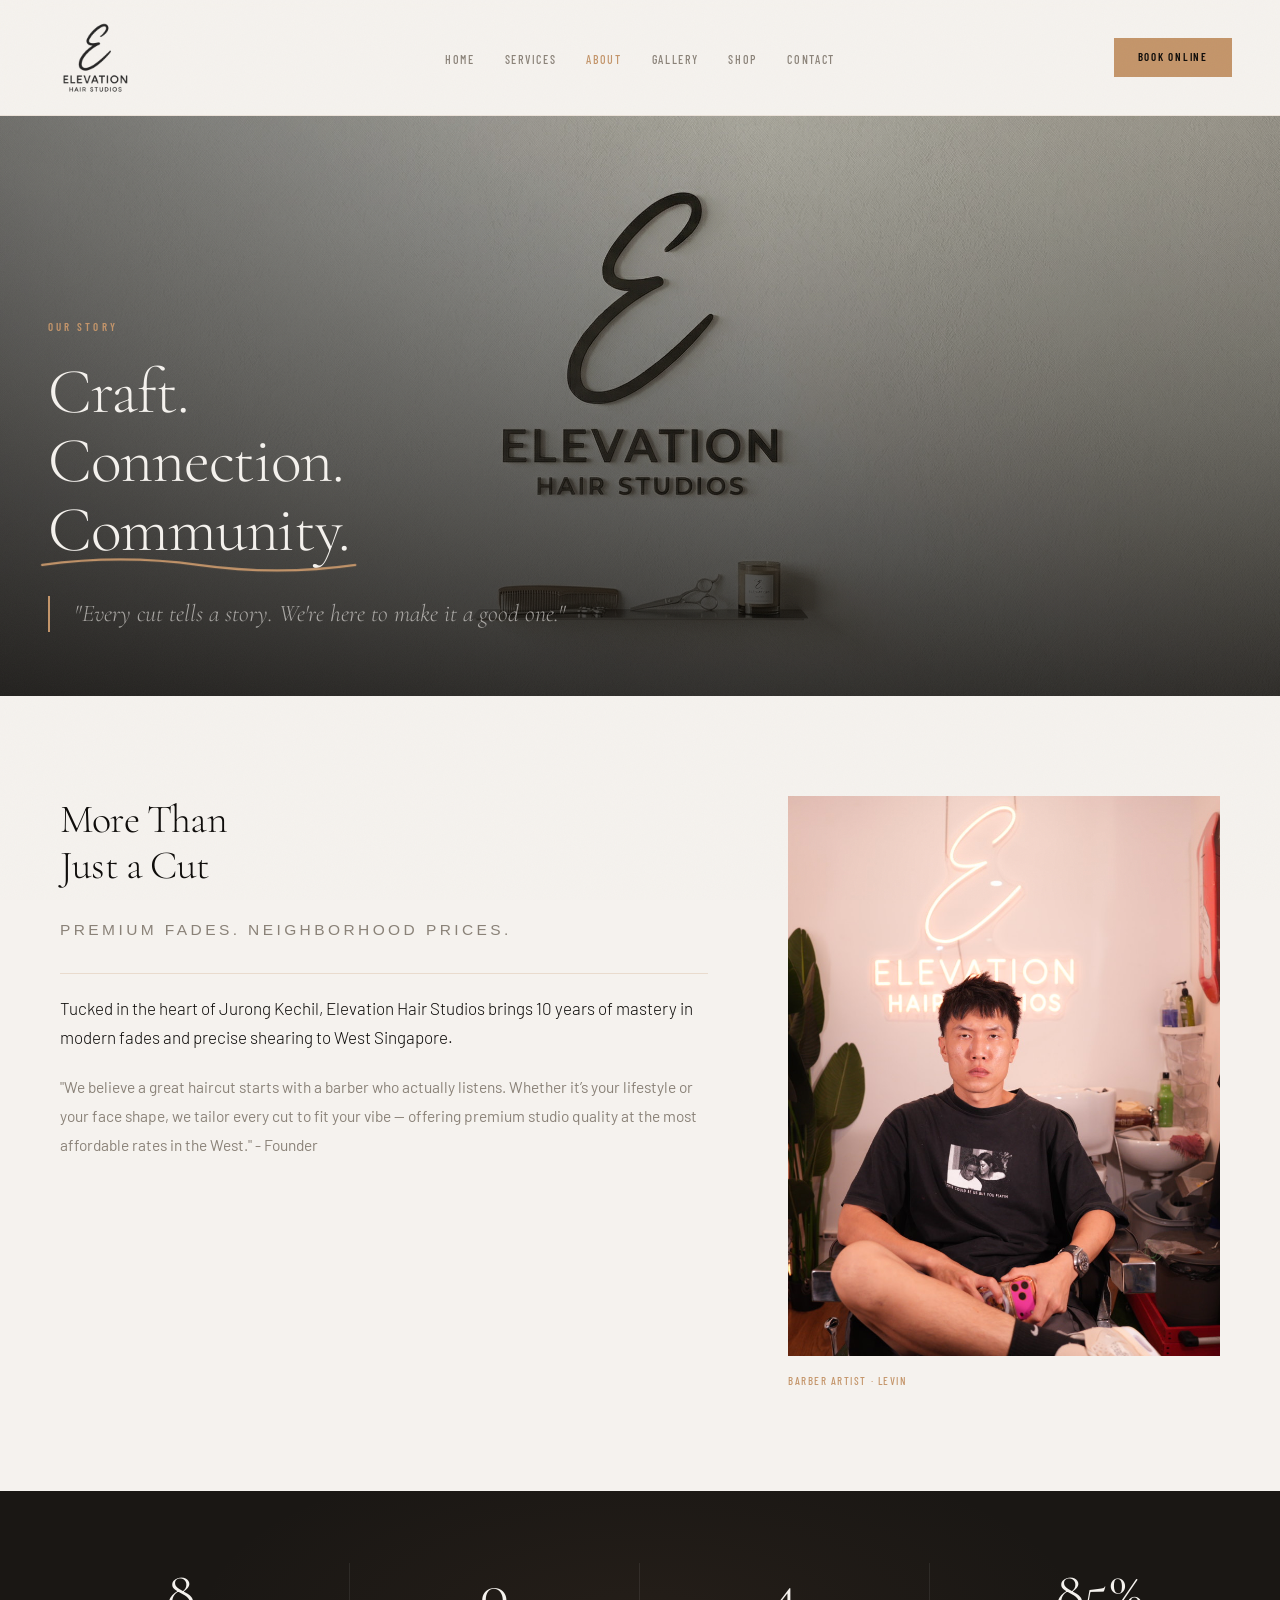
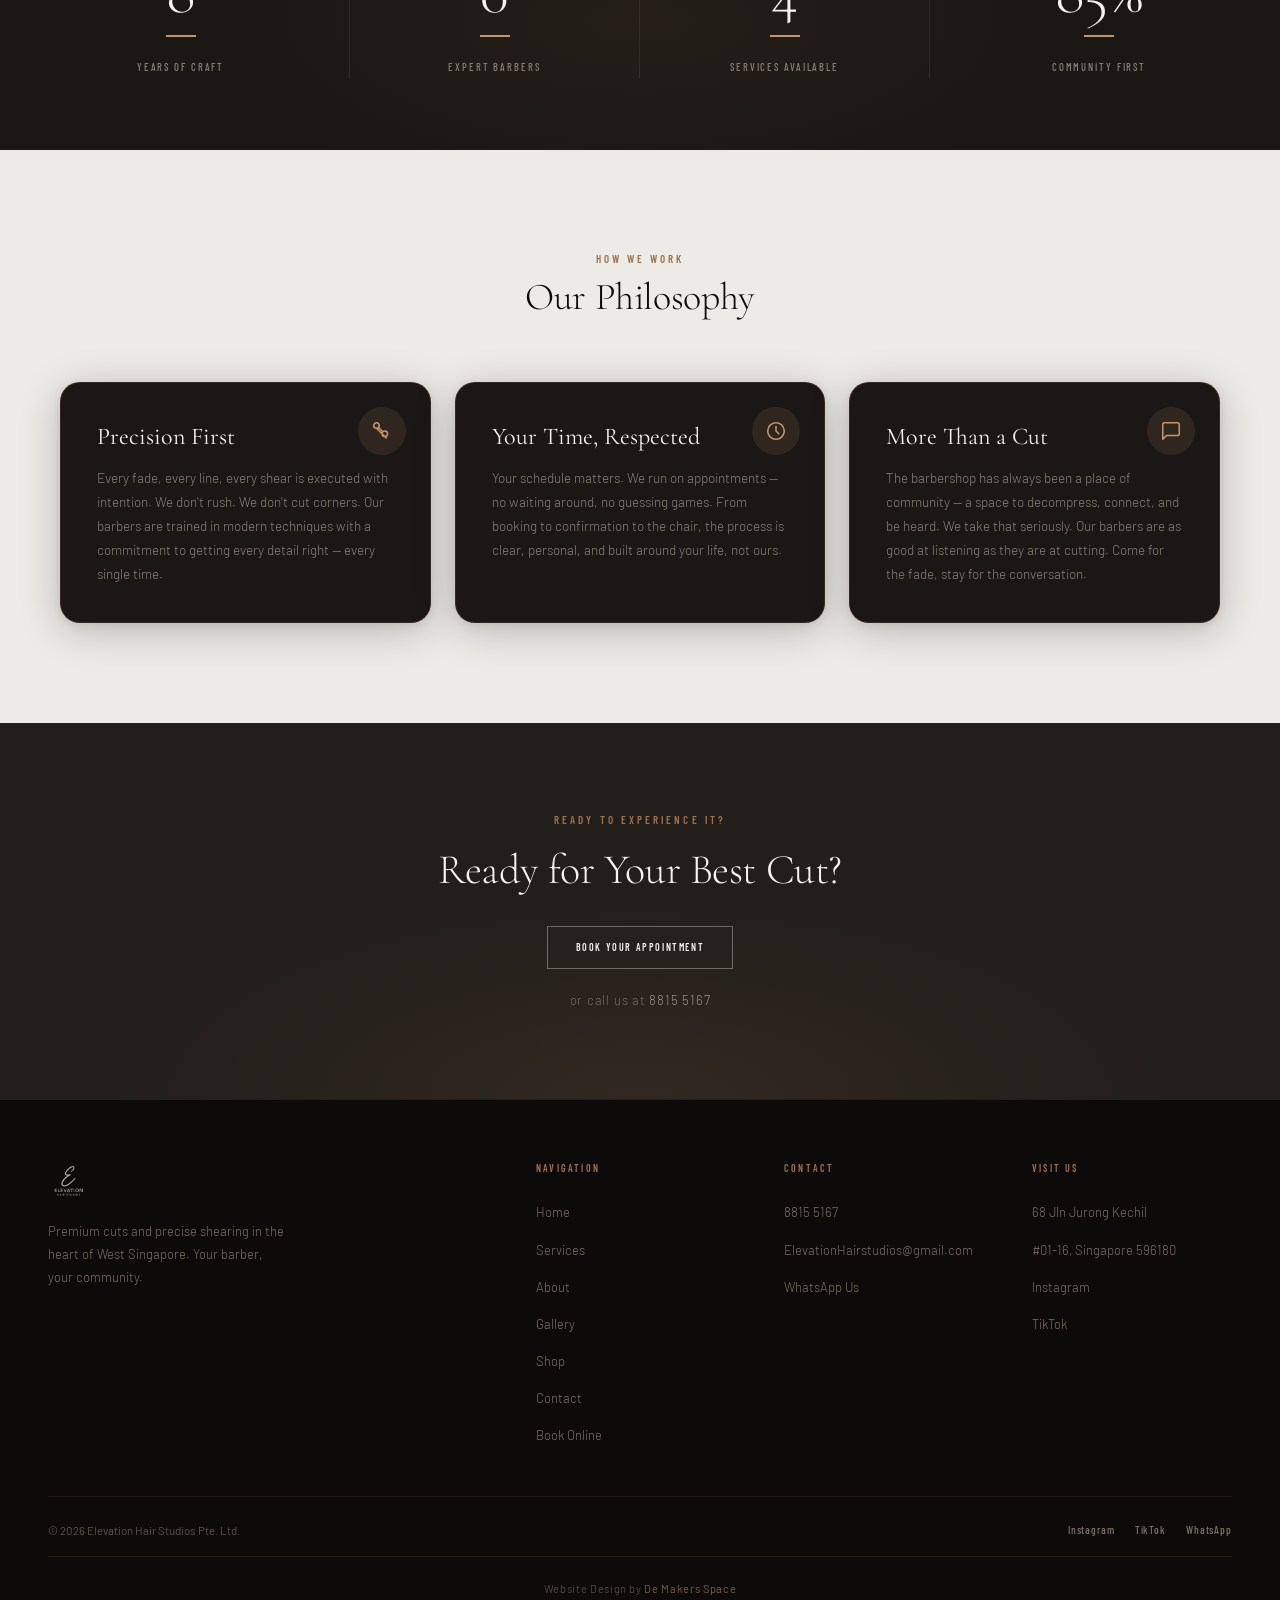
==== commit 0ca60d52: "Add files via upload" ====
--- a/about.html
+++ b/about.html
@@ -118,14 +118,31 @@
       color: var(--ink);
       line-height: 1.15;
       letter-spacing: -0.02em;
-      margin-bottom: 32px;
+      margin-bottom: 28px;
+    }
+    .story-tagline {
+      font-family: 'Barlow Condensed', sans-serif;
+      font-size: 13px;
+      font-weight: 600;
+      letter-spacing: 0.22em;
+      text-transform: uppercase;
+      color: var(--wood-lite);
+      margin-bottom: 28px;
+      padding-bottom: 28px;
+      border-bottom: 1px solid rgba(196,149,106,0.25);
     }
     .story-body p {
-      font-size: 15px;
-      font-weight: 300;
-      color: var(--muted);
-      line-height: 1.8;
+      font-size: 15.5px;
+      font-weight: 400;
+      color: var(--stone);
+      line-height: 1.85;
       margin-bottom: 20px;
+    }
+    .story-body p.story-lead {
+      font-size: 17px;
+      font-weight: 300;
+      color: var(--ink);
+      line-height: 1.75;
     }
     .story-body p:last-child { margin-bottom: 0; }
     .story-img-wrap { position: relative; }
@@ -466,14 +483,14 @@
     <div class="story-grid">
       <div class="story-body">
         <h2 class="story-heading reveal">More Than<br>Just a Cut</h2>
-        <p>Elevation Hair Studios was born from a simple belief: every man deserves a barber who actually listens. Tucked in the heart of West Singapore at Jurong Kechil, we've spent over seven years perfecting the craft of modern fades and precise shearing — not as a trend, but as a discipline.</p>
-        <p>For us, the chair is more than a seat. It's where conversations happen. Where stress lifts. Where you leave not just looking sharper, but feeling understood. Our barbers are trained to see the full picture — your lifestyle, your face shape, your vibe — and translate that into a cut that's genuinely yours.</p>
-        <p>The tagline says "Most Affordable in the West" — and we mean it. Premium quality shouldn't be a luxury reserved for those willing to overpay. With a team of four dedicated barbers and a studio built on genuine community, Elevation is the neighbourhood barbershop that doesn't cut corners — only hair.</p>
+        <p class="story-tagline">Premium Fades. Neighborhood Prices.</p>
+        <p class="story-lead">Tucked in the heart of Jurong Kechil, Elevation Hair Studios brings 10 years of mastery in modern fades and precise shearing to West Singapore.</p>
+        <p>"We believe a great haircut starts with a barber who actually listens. Whether it’s your lifestyle or your face shape, we tailor every cut to fit your vibe — offering premium studio quality at the most affordable rates in the West." - Founder</p>
       </div>
       <div class="story-img-wrap">
-        <img src="PictureForOurStory/HairCutStudio.jpg" alt="Inside Elevation Hair Studios, West Singapore" loading="lazy">
+        <img src="PictureForOurStory/Barber.jpg" alt="Inside Elevation Hair Studios, West Singapore" loading="lazy">
         <div class="story-img-accent"></div>
-        <p class="story-caption">Est. 2025 &middot; West Singapore</p>
+        <p class="story-caption">Barber Artist &middot; Levin</p>
       </div>
     </div>
   </section>
@@ -487,7 +504,7 @@
         <span class="stat-label">Years of Craft</span>
       </div>
       <div class="stat-item">
-        <span class="stat-number"><span class="stat-num" data-target="4" data-suffix="">0</span></span>
+        <span class="stat-number"><span class="stat-num" data-target="1" data-suffix="">0</span></span>
         <div class="stat-rule"></div>
         <span class="stat-label">Expert Barbers</span>
       </div>
